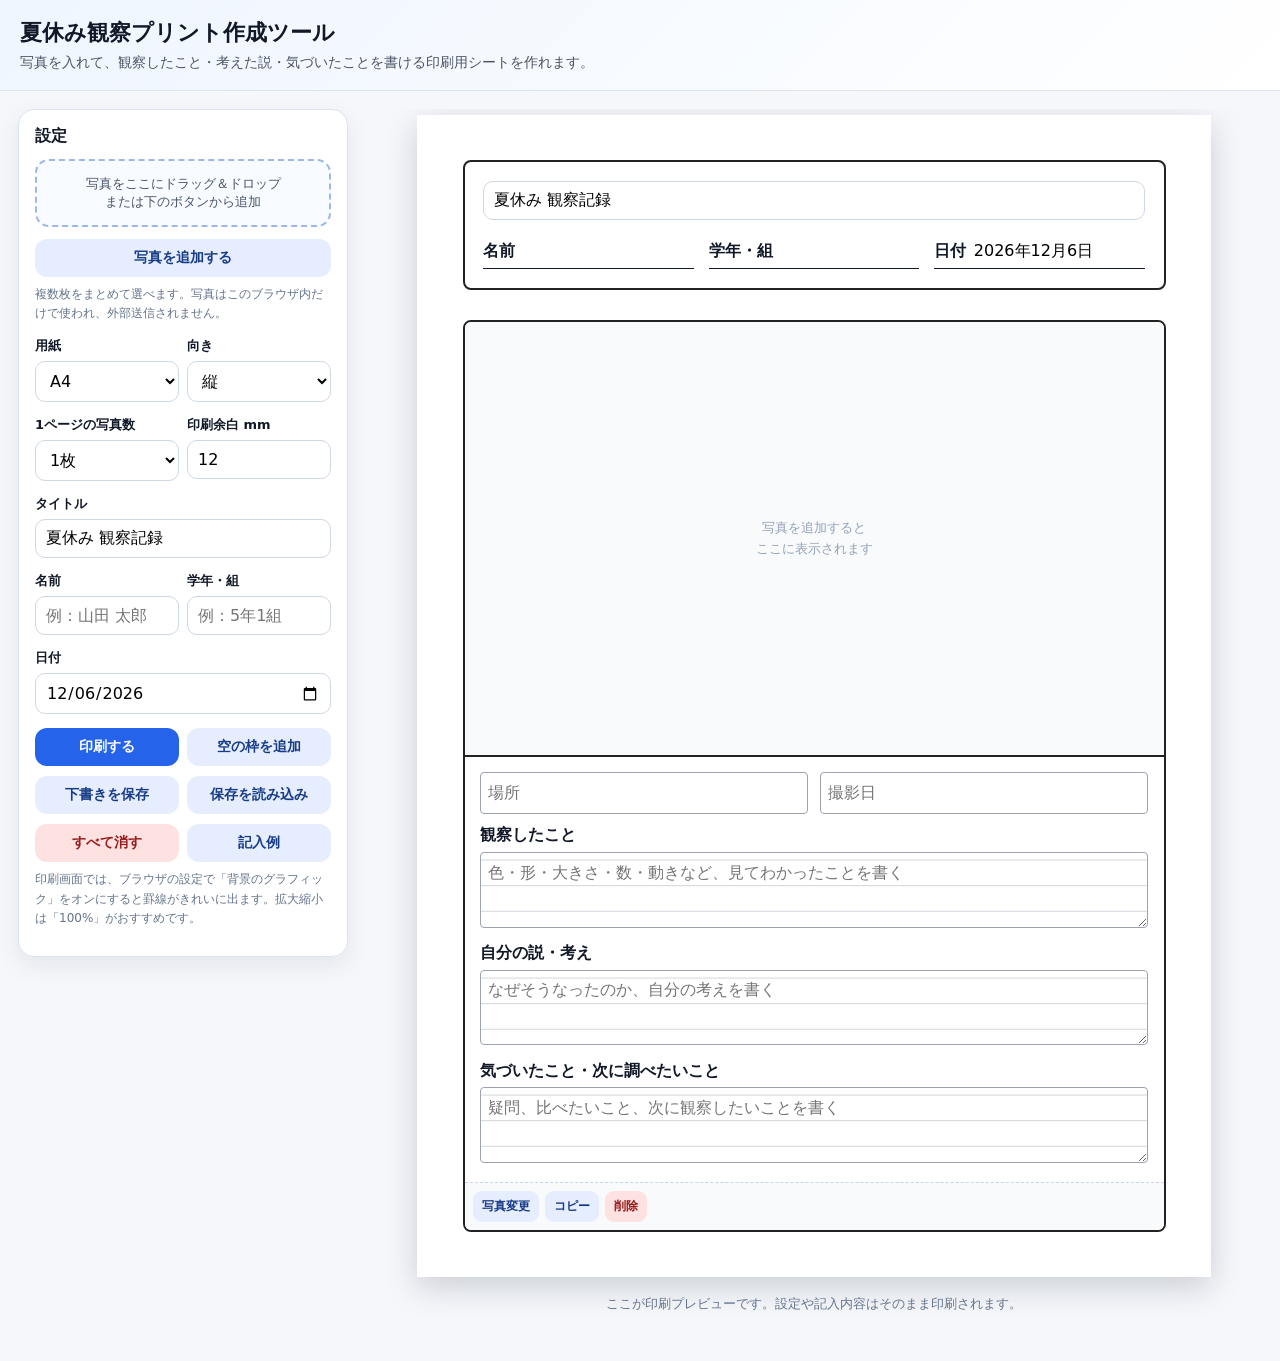
==== index.html @ ec096dfd "Update via MyPages Hub Deployer" ====
<!doctype html>
<html lang="ja">
<head>
  <meta charset="utf-8" />
  <meta name="viewport" content="width=device-width, initial-scale=1" />
  <title>夏休み観察プリント作成ツール</title>
  <style>
    :root {
      --paper-w: 210mm;
      --paper-h: 297mm;
      --paper-padding: 12mm;
      --gap: 8mm;
      --border: #222;
      --bg: #f5f7fb;
      --card: #ffffff;
      --accent: #2563eb;
      --photo-height: 82mm;
      --font-size: 12pt;
    }
    * { box-sizing: border-box; }
    body {
      margin: 0;
      font-family: system-ui, -apple-system, BlinkMacSystemFont, "Segoe UI", sans-serif;
      background: var(--bg);
      color: #111827;
    }
    header {
      padding: 18px 20px;
      background: linear-gradient(135deg, #eff6ff, #ffffff);
      border-bottom: 1px solid #dbe4f0;
    }
    header h1 { margin: 0 0 6px; font-size: 22px; }
    header p { margin: 0; color: #4b5563; font-size: 14px; }
    .app {
      display: grid;
      grid-template-columns: 330px 1fr;
      gap: 18px;
      padding: 18px;
      align-items: start;
    }
    .panel {
      background: var(--card);
      border: 1px solid #dbe4f0;
      border-radius: 16px;
      padding: 16px;
      box-shadow: 0 8px 24px rgba(15, 23, 42, 0.08);
      position: sticky;
      top: 12px;
    }
    .panel h2 { font-size: 16px; margin: 0 0 12px; }
    .control { margin-bottom: 14px; }
    label { display: block; font-weight: 700; font-size: 13px; margin-bottom: 6px; }
    input[type="text"], input[type="date"], select, textarea, input[type="number"] {
      width: 100%; border: 1px solid #cfd8e3; border-radius: 10px;
      padding: 9px 10px; font: inherit; background: #fff;
    }
    textarea { min-height: 72px; resize: vertical; line-height: 1.6; }
    .row { display: grid; grid-template-columns: 1fr 1fr; gap: 8px; }
    .button-row { display: grid; grid-template-columns: 1fr 1fr; gap: 8px; margin-top: 10px; }
    button, .file-label {
      border: 0; border-radius: 12px; padding: 10px 12px; font-weight: 700;
      cursor: pointer; background: #e5edff; color: #173b86; text-align: center; font-size: 14px;
    }
    button.primary { background: var(--accent); color: white; }
    button.danger { background: #fee2e2; color: #991b1b; }
    button:hover, .file-label:hover { filter: brightness(0.97); }
    input[type="file"] { display: none; }
    .hint { color: #64748b; font-size: 12px; line-height: 1.6; margin-top: 8px; }
    .preview-wrap { overflow: auto; padding: 6px 0 30px; }
    .paper {
      width: var(--paper-w); min-height: var(--paper-h); margin: 0 auto 18px;
      background: white; box-shadow: 0 10px 30px rgba(15, 23, 42, 0.18);
      padding: var(--paper-padding); display: flex; flex-direction: column; gap: 8mm;
    }
    .sheet-header { border: 2px solid var(--border); border-radius: 8px; padding: 5mm; }
    .title-line { display: flex; gap: 5mm; align-items: center; margin-bottom: 4mm; }
    .main-title {
      flex: 1; font-size: 20pt; font-weight: 800; border: 0;
      border-bottom: 2px solid #111827; border-radius: 0; padding: 0 2mm 1mm;
    }
    .meta-grid { display: grid; grid-template-columns: 1fr 1fr 1fr; gap: 4mm; font-size: var(--font-size); }
    .meta-field { display: flex; align-items: center; gap: 2mm; border-bottom: 1.5px solid #111827; min-height: 9mm; }
    .meta-field span { white-space: nowrap; font-weight: 700; }
    .meta-field input { border: 0; padding: 0; border-radius: 0; font-size: var(--font-size); }
    .cards { display: grid; gap: var(--gap); }
    .layout-1 .cards { grid-template-columns: 1fr; }
    .layout-2 .cards { grid-template-columns: 1fr 1fr; }
    .layout-4 .cards { grid-template-columns: 1fr 1fr; }
    .photo-card { border: 2px solid var(--border); border-radius: 8px; overflow: hidden; break-inside: avoid; background: white; }
    .photo-box {
      height: var(--photo-height); border-bottom: 2px solid var(--border); background: #f8fafc;
      display: flex; align-items: center; justify-content: center; overflow: hidden; position: relative;
    }
    .photo-box img { width: 100%; height: 100%; object-fit: contain; background: white; display: block; }
    .empty-photo { color: #94a3b8; text-align: center; font-size: 13px; padding: 12px; line-height: 1.6; }
    .card-body { padding: 4mm; font-size: var(--font-size); }
    .mini-row { display: grid; grid-template-columns: 1fr 1fr; gap: 3mm; margin-bottom: 3mm; }
    .write-field { margin-top: 3mm; }
    .write-field .label-text { font-weight: 800; margin-bottom: 1.5mm; display: block; }
    .write-field input, .write-field textarea, .mini-row input {
      width: 100%; border: 1px solid #9ca3af; border-radius: 4px; padding: 2mm;
      font-size: var(--font-size); font-family: inherit; line-height: 1.55;
    }
    .write-field textarea {
      min-height: 20mm;
      background-image: linear-gradient(transparent calc(1.6em - 1px), #d1d5db 1px);
      background-size: 100% 1.6em; background-position-y: 2mm;
    }
    .card-tools { display: flex; gap: 6px; padding: 8px; background: #f8fafc; border-top: 1px dashed #cbd5e1; }
    .card-tools button { padding: 7px 9px; border-radius: 9px; font-size: 12px; }
    .no-print-note { text-align: center; color: #64748b; font-size: 13px; margin: 8px 0 0; }
    .drop-zone {
      border: 2px dashed #9db7e8; border-radius: 14px; padding: 14px; background: #f8fbff;
      text-align: center; color: #475569; font-size: 13px; margin-bottom: 12px;
    }
    .drop-zone.dragover { background: #eaf2ff; border-color: #2563eb; }
    @media screen and (max-width: 900px) {
      .app { grid-template-columns: 1fr; }
      .panel { position: static; }
    }
    @media print {
      body { background: white; }
      header, .panel, .no-print-note, .card-tools { display: none !important; }
      .app { display: block; padding: 0; }
      .preview-wrap { overflow: visible; padding: 0; }
      .paper { width: auto !important; min-height: auto !important; margin: 0; box-shadow: none; padding: 0; page-break-after: always; }
      .paper:last-child { page-break-after: auto; }
      input, textarea { color: #111 !important; -webkit-print-color-adjust: exact; print-color-adjust: exact; }
      textarea { resize: none; }
    }
  </style>
  <style id="printPageStyle">@page { size: A4 portrait; margin: 12mm; }</style>
</head>
<body>
  <header>
    <h1>夏休み観察プリント作成ツール</h1>
    <p>写真を入れて、観察したこと・考えた説・気づいたことを書ける印刷用シートを作れます。</p>
  </header>

  <main class="app">
    <aside class="panel">
      <h2>設定</h2>
      <div class="drop-zone" id="dropZone">写真をここにドラッグ＆ドロップ<br />または下のボタンから追加</div>

      <div class="control">
        <label class="file-label" for="photoInput">写真を追加する</label>
        <input id="photoInput" type="file" accept="image/*" multiple />
        <p class="hint">複数枚をまとめて選べます。写真はこのブラウザ内だけで使われ、外部送信されません。</p>
      </div>

      <div class="row">
        <div class="control">
          <label for="paperSize">用紙</label>
          <select id="paperSize"><option value="A4">A4</option><option value="B5">B5</option></select>
        </div>
        <div class="control">
          <label for="orientation">向き</label>
          <select id="orientation"><option value="portrait">縦</option><option value="landscape">横</option></select>
        </div>
      </div>

      <div class="row">
        <div class="control">
          <label for="layout">1ページの写真数</label>
          <select id="layout"><option value="1">1枚</option><option value="2">2枚</option><option value="4">4枚</option></select>
        </div>
        <div class="control">
          <label for="marginMm">印刷余白 mm</label>
          <input id="marginMm" type="number" value="12" min="5" max="25" />
        </div>
      </div>

      <div class="control"><label for="sheetTitle">タイトル</label><input id="sheetTitle" type="text" value="夏休み 観察記録" /></div>
      <div class="row">
        <div class="control"><label for="studentName">名前</label><input id="studentName" type="text" placeholder="例：山田 太郎" /></div>
        <div class="control"><label for="gradeClass">学年・組</label><input id="gradeClass" type="text" placeholder="例：5年1組" /></div>
      </div>
      <div class="control"><label for="printDate">日付</label><input id="printDate" type="date" /></div>

      <div class="button-row"><button class="primary" id="printBtn">印刷する</button><button id="addBlankBtn">空の枠を追加</button></div>
      <div class="button-row"><button id="saveBtn">下書きを保存</button><button id="loadBtn">保存を読み込み</button></div>
      <div class="button-row"><button class="danger" id="clearBtn">すべて消す</button><button id="sampleBtn">記入例</button></div>

      <p class="hint">印刷画面では、ブラウザの設定で「背景のグラフィック」をオンにすると罫線がきれいに出ます。拡大縮小は「100%」がおすすめです。</p>
    </aside>

    <section class="preview-wrap">
      <div id="pages"></div>
      <p class="no-print-note">ここが印刷プレビューです。設定や記入内容はそのまま印刷されます。</p>
    </section>
  </main>

  <template id="cardTemplate">
    <article class="photo-card">
      <div class="photo-box"><div class="empty-photo">写真を追加すると<br />ここに表示されます</div></div>
      <div class="card-body">
        <div class="mini-row"><input class="place" type="text" placeholder="場所" /><input class="date" type="text" placeholder="撮影日" /></div>
        <div class="write-field"><span class="label-text">観察したこと</span><textarea class="observation" placeholder="色・形・大きさ・数・動きなど、見てわかったことを書く"></textarea></div>
        <div class="write-field"><span class="label-text">自分の説・考え</span><textarea class="hypothesis" placeholder="なぜそうなったのか、自分の考えを書く"></textarea></div>
        <div class="write-field"><span class="label-text">気づいたこと・次に調べたいこと</span><textarea class="memo" placeholder="疑問、比べたいこと、次に観察したいことを書く"></textarea></div>
      </div>
      <div class="card-tools"><button class="change-photo">写真変更</button><button class="duplicate-card">コピー</button><button class="delete-card danger">削除</button></div>
    </article>
  </template>

  <script>
    const state = { cards: [] };
    const els = {
      pages: document.getElementById('pages'), template: document.getElementById('cardTemplate'), photoInput: document.getElementById('photoInput'),
      dropZone: document.getElementById('dropZone'), paperSize: document.getElementById('paperSize'), orientation: document.getElementById('orientation'),
      layout: document.getElementById('layout'), marginMm: document.getElementById('marginMm'), sheetTitle: document.getElementById('sheetTitle'),
      studentName: document.getElementById('studentName'), gradeClass: document.getElementById('gradeClass'), printDate: document.getElementById('printDate'),
      printBtn: document.getElementById('printBtn'), addBlankBtn: document.getElementById('addBlankBtn'), saveBtn: document.getElementById('saveBtn'),
      loadBtn: document.getElementById('loadBtn'), clearBtn: document.getElementById('clearBtn'), sampleBtn: document.getElementById('sampleBtn'),
      printPageStyle: document.getElementById('printPageStyle')
    };
    const paperMap = { A4: { w: 210, h: 297 }, B5: { w: 182, h: 257 } };

    function todayISO() {
      const d = new Date();
      return `${d.getFullYear()}-${String(d.getMonth() + 1).padStart(2, '0')}-${String(d.getDate()).padStart(2, '0')}`;
    }
    function makeId() { return crypto.randomUUID ? crypto.randomUUID() : String(Date.now() + Math.random()); }
    function getSettings() {
      return {
        paperSize: els.paperSize.value, orientation: els.orientation.value, layout: Number(els.layout.value),
        margin: Math.max(5, Math.min(25, Number(els.marginMm.value || 12))), title: els.sheetTitle.value,
        name: els.studentName.value, gradeClass: els.gradeClass.value, printDate: els.printDate.value
      };
    }
    function applyPaperSettings() {
      const s = getSettings();
      const base = paperMap[s.paperSize];
      const isLandscape = s.orientation === 'landscape';
      const w = isLandscape ? base.h : base.w;
      const h = isLandscape ? base.w : base.h;
      document.documentElement.style.setProperty('--paper-w', `${w}mm`);
      document.documentElement.style.setProperty('--paper-h', `${h}mm`);
      document.documentElement.style.setProperty('--paper-padding', `${s.margin}mm`);
      document.documentElement.style.setProperty('--gap', s.layout === 1 ? '8mm' : '5mm');
      let photoHeight = '82mm';
      if (s.layout === 1) photoHeight = isLandscape ? '90mm' : '115mm';
      if (s.layout === 2) photoHeight = isLandscape ? '62mm' : '74mm';
      if (s.layout === 4) photoHeight = isLandscape ? '44mm' : '48mm';
      document.documentElement.style.setProperty('--photo-height', photoHeight);
      els.printPageStyle.textContent = `@page { size: ${s.paperSize} ${s.orientation}; margin: ${s.margin}mm; }`;
    }
    function escapeHtml(str) {
      return String(str || '').replaceAll('&', '&amp;').replaceAll('<', '&lt;').replaceAll('>', '&gt;').replaceAll('"', '&quot;').replaceAll("'", '&#039;');
    }
    function formatDateJP(value) {
      if (!value) return '';
      const [y, m, d] = value.split('-');
      return `${y}年${Number(m)}月${Number(d)}日`;
    }
    function createPaper(pageCards) {
      const s = getSettings();
      const paper = document.createElement('section');
      paper.className = `paper layout-${s.layout}`;
      const header = document.createElement('div');
      header.className = 'sheet-header';
      header.innerHTML = `
        <div class="title-line"><input class="main-title sync-title" type="text" value="${escapeHtml(s.title)}" aria-label="タイトル" /></div>
        <div class="meta-grid">
          <div class="meta-field"><span>名前</span><input class="sync-name" type="text" value="${escapeHtml(s.name)}" /></div>
          <div class="meta-field"><span>学年・組</span><input class="sync-grade" type="text" value="${escapeHtml(s.gradeClass)}" /></div>
          <div class="meta-field"><span>日付</span><input class="sync-date" type="text" value="${formatDateJP(s.printDate)}" /></div>
        </div>`;
      const cardsWrap = document.createElement('div');
      cardsWrap.className = 'cards';
      pageCards.forEach(card => cardsWrap.appendChild(renderCard(card)));
      paper.appendChild(header);
      paper.appendChild(cardsWrap);
      return paper;
    }
    function renderCard(card) {
      const node = els.template.content.firstElementChild.cloneNode(true);
      node.dataset.id = card.id;
      const photoBox = node.querySelector('.photo-box');
      if (card.imageData) photoBox.innerHTML = `<img src="${card.imageData}" alt="観察写真" />`;
      node.querySelector('.place').value = card.place || '';
      node.querySelector('.date').value = card.date || '';
      node.querySelector('.observation').value = card.observation || '';
      node.querySelector('.hypothesis').value = card.hypothesis || '';
      node.querySelector('.memo').value = card.memo || '';
      return node;
    }
    function captureCurrentInputs() {
      document.querySelectorAll('.photo-card').forEach(cardEl => {
        const card = state.cards.find(c => c.id === cardEl.dataset.id);
        if (!card) return;
        card.place = cardEl.querySelector('.place').value;
        card.date = cardEl.querySelector('.date').value;
        card.observation = cardEl.querySelector('.observation').value;
        card.hypothesis = cardEl.querySelector('.hypothesis').value;
        card.memo = cardEl.querySelector('.memo').value;
      });
    }
    function render() {
      applyPaperSettings();
      captureCurrentInputs();
      els.pages.innerHTML = '';
      if (state.cards.length === 0) addBlankCard(false);
      const perPage = Number(els.layout.value);
      for (let i = 0; i < state.cards.length; i += perPage) {
        els.pages.appendChild(createPaper(state.cards.slice(i, i + perPage)));
      }
      bindCardEvents();
      bindSyncHeaderEvents();
    }
    function bindCardEvents() {
      document.querySelectorAll('.photo-card').forEach(cardEl => {
        const id = cardEl.dataset.id;
        cardEl.querySelectorAll('input, textarea').forEach(input => {
          input.addEventListener('input', () => {
            const card = state.cards.find(c => c.id === id);
            if (!card) return;
            card.place = cardEl.querySelector('.place').value;
            card.date = cardEl.querySelector('.date').value;
            card.observation = cardEl.querySelector('.observation').value;
            card.hypothesis = cardEl.querySelector('.hypothesis').value;
            card.memo = cardEl.querySelector('.memo').value;
          });
        });
        cardEl.querySelector('.delete-card').addEventListener('click', () => {
          captureCurrentInputs();
          state.cards = state.cards.filter(c => c.id !== id);
          render();
        });
        cardEl.querySelector('.duplicate-card').addEventListener('click', () => {
          captureCurrentInputs();
          const card = state.cards.find(c => c.id === id);
          if (!card) return;
          const copy = { ...card, id: makeId() };
          const index = state.cards.findIndex(c => c.id === id);
          state.cards.splice(index + 1, 0, copy);
          render();
        });
        cardEl.querySelector('.change-photo').addEventListener('click', () => {
          const input = document.createElement('input');
          input.type = 'file';
          input.accept = 'image/*';
          input.addEventListener('change', async () => {
            const file = input.files && input.files[0];
            if (!file) return;
            const imageData = await fileToDataURL(file);
            const card = state.cards.find(c => c.id === id);
            if (card) card.imageData = imageData;
            render();
          });
          input.click();
        });
      });
    }
    function bindSyncHeaderEvents() {
      document.querySelectorAll('.sync-title').forEach(input => {
        input.addEventListener('input', () => {
          els.sheetTitle.value = input.value;
          document.querySelectorAll('.sync-title').forEach(other => { if (other !== input) other.value = input.value; });
        });
      });
      document.querySelectorAll('.sync-name').forEach(input => {
        input.addEventListener('input', () => {
          els.studentName.value = input.value;
          document.querySelectorAll('.sync-name').forEach(other => { if (other !== input) other.value = input.value; });
        });
      });
      document.querySelectorAll('.sync-grade').forEach(input => {
        input.addEventListener('input', () => {
          els.gradeClass.value = input.value;
          document.querySelectorAll('.sync-grade').forEach(other => { if (other !== input) other.value = input.value; });
        });
      });
      document.querySelectorAll('.sync-date').forEach(input => {
        input.addEventListener('input', () => {
          document.querySelectorAll('.sync-date').forEach(other => { if (other !== input) other.value = input.value; });
        });
      });
    }
    function addBlankCard(shouldRender = true) {
      state.cards.push({ id: makeId(), imageData: '', place: '', date: '', observation: '', hypothesis: '', memo: '' });
      if (shouldRender) render();
    }
    async function addFiles(files) {
      captureCurrentInputs();
      const imageFiles = Array.from(files).filter(file => file.type.startsWith('image/'));
      for (const file of imageFiles) {
        const imageData = await fileToDataURL(file);
        state.cards.push({ id: makeId(), imageData, place: '', date: '', observation: '', hypothesis: '', memo: '' });
      }
      render();
    }
    function fileToDataURL(file) {
      return new Promise((resolve, reject) => {
        const reader = new FileReader();
        reader.onload = () => resolve(reader.result);
        reader.onerror = reject;
        reader.readAsDataURL(file);
      });
    }
    function saveDraft() {
      captureCurrentInputs();
      localStorage.setItem('summerObservationPrintTool', JSON.stringify({ settings: getSettings(), cards: state.cards }));
      alert('下書きを保存しました。');
    }
    function loadDraft() {
      const raw = localStorage.getItem('summerObservationPrintTool');
      if (!raw) return alert('保存された下書きがありません。');
      const data = JSON.parse(raw);
      const s = data.settings || {};
      els.paperSize.value = s.paperSize || 'A4';
      els.orientation.value = s.orientation || 'portrait';
      els.layout.value = s.layout || 1;
      els.marginMm.value = s.margin || 12;
      els.sheetTitle.value = s.title || '夏休み 観察記録';
      els.studentName.value = s.name || '';
      els.gradeClass.value = s.gradeClass || '';
      els.printDate.value = s.printDate || todayISO();
      state.cards = Array.isArray(data.cards) ? data.cards : [];
      render();
    }
    function clearAll() {
      if (!confirm('すべての写真と記入内容を消しますか？')) return;
      state.cards = [];
      render();
    }
    function addSample() {
      captureCurrentInputs();
      if (state.cards.length === 1 && !state.cards[0].imageData && !state.cards[0].observation) state.cards = [];
      state.cards.push({
        id: makeId(), imageData: '', place: '庭のプランター', date: '8月3日',
        observation: '葉の色は濃い緑色だった。前よりも葉の数が増えていて、つぼみが2つ見つかった。土は少し乾いていた。',
        hypothesis: '暑い日が続いたので水が足りなくなり、土が乾きやすくなったのだと思う。朝に水をあげると、もっと元気に育つかもしれない。',
        memo: '次は水をあげる時間を変えて、成長のようすを比べたい。'
      });
      render();
    }
    ['paperSize', 'orientation', 'layout', 'marginMm'].forEach(key => {
      els[key].addEventListener('change', render);
      els[key].addEventListener('input', render);
    });
    ['sheetTitle', 'studentName', 'gradeClass', 'printDate'].forEach(key => els[key].addEventListener('input', render));
    els.photoInput.addEventListener('change', event => { addFiles(event.target.files); event.target.value = ''; });
    els.addBlankBtn.addEventListener('click', () => addBlankCard(true));
    els.printBtn.addEventListener('click', () => { captureCurrentInputs(); window.print(); });
    els.saveBtn.addEventListener('click', saveDraft);
    els.loadBtn.addEventListener('click', loadDraft);
    els.clearBtn.addEventListener('click', clearAll);
    els.sampleBtn.addEventListener('click', addSample);
    els.dropZone.addEventListener('dragover', event => { event.preventDefault(); els.dropZone.classList.add('dragover'); });
    els.dropZone.addEventListener('dragleave', () => els.dropZone.classList.remove('dragover'));
    els.dropZone.addEventListener('drop', event => { event.preventDefault(); els.dropZone.classList.remove('dragover'); addFiles(event.dataTransfer.files); });
    els.printDate.value = todayISO();
    addBlankCard(false);
    render();
  </script>
</body>
</html>
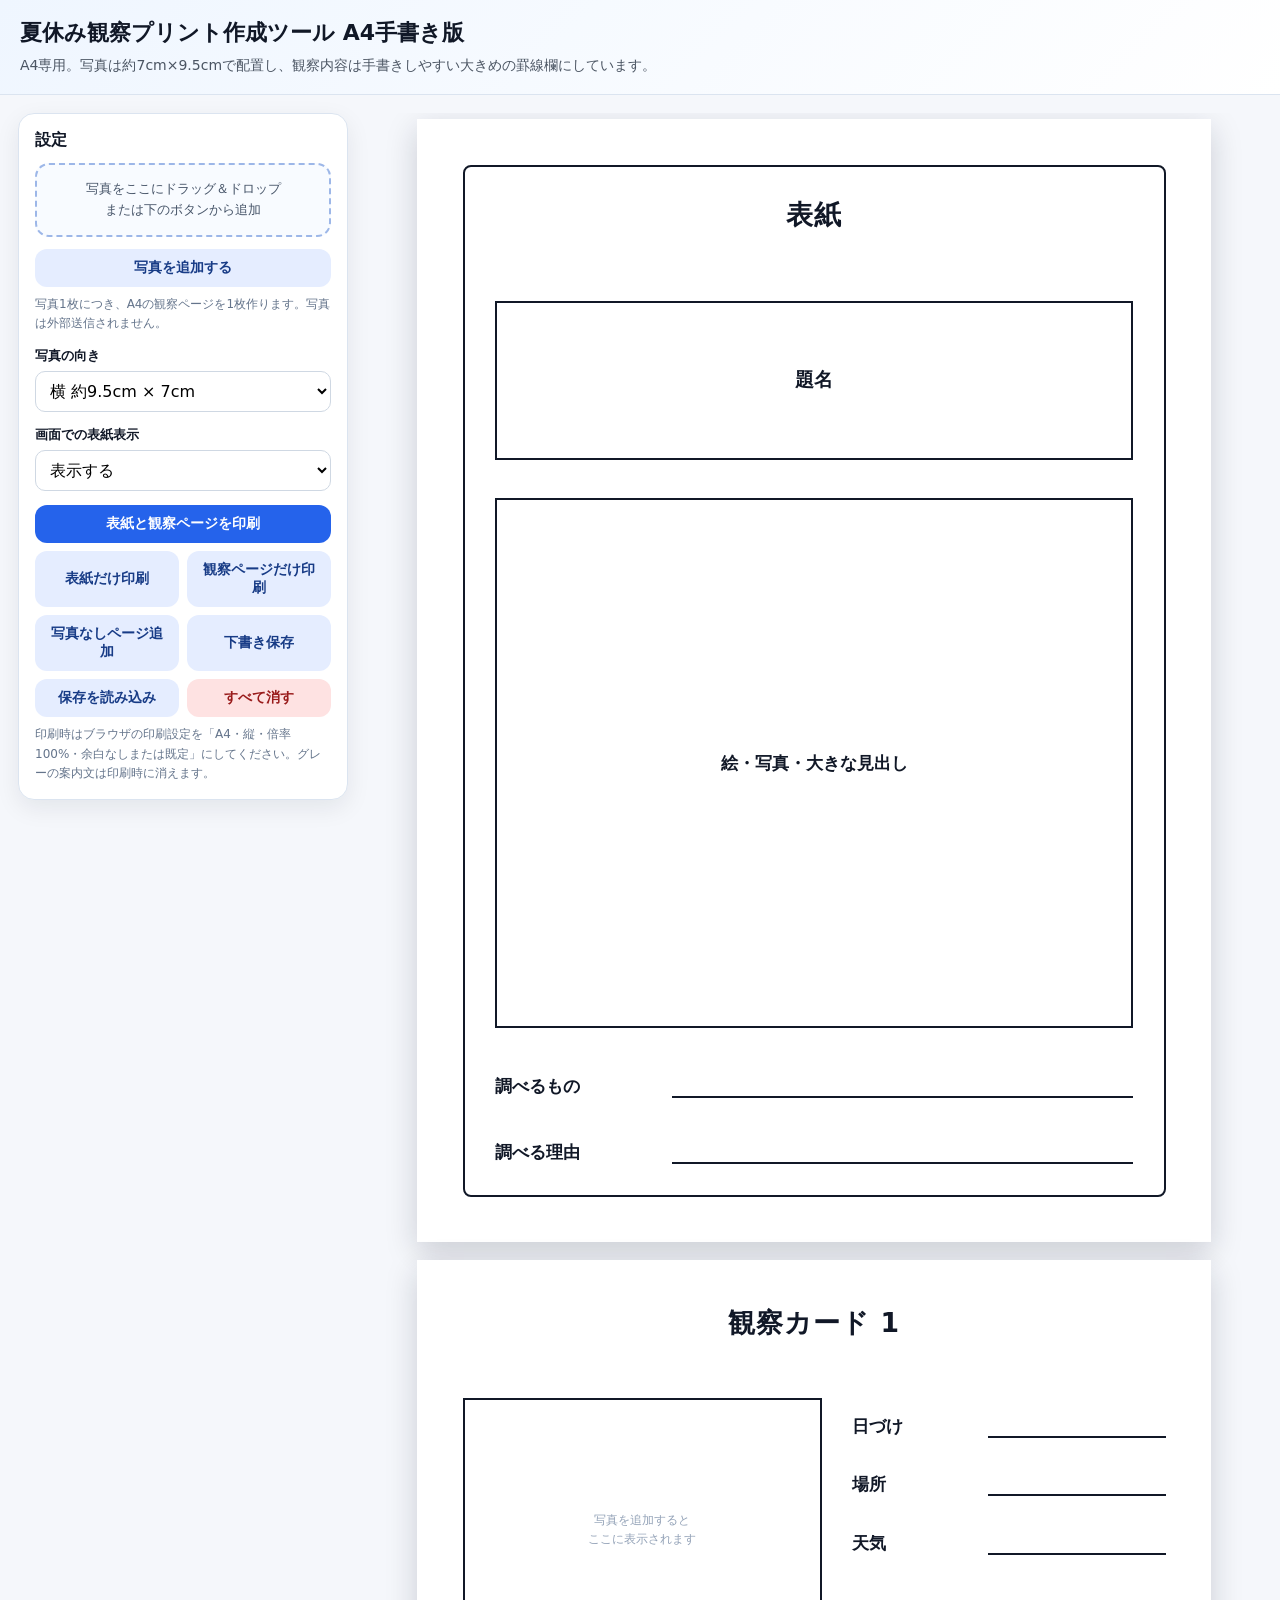
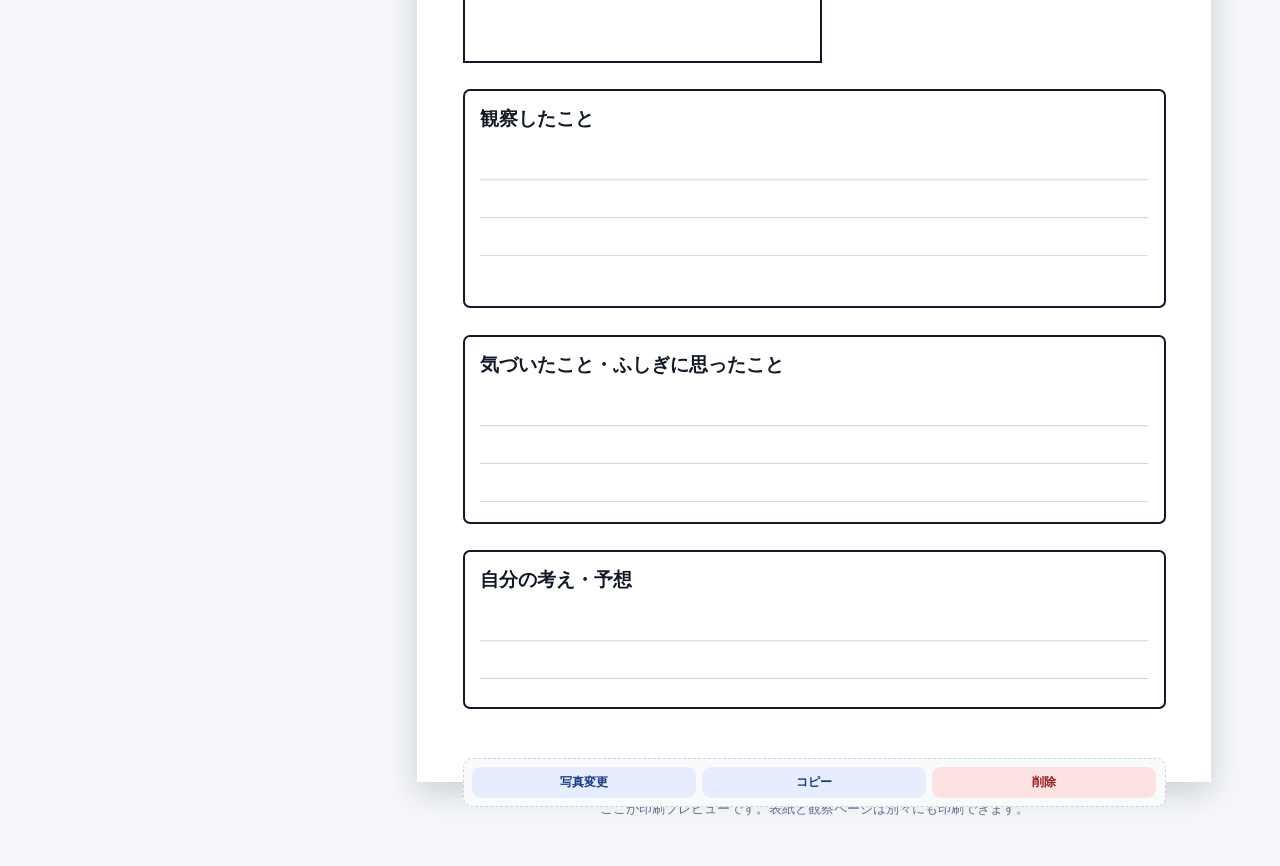
==== commit 911d2ae1: "Update via MyPages Hub Deployer" ====
--- a/index.html
+++ b/index.html
@@ -3,34 +3,50 @@
 <head>
   <meta charset="utf-8" />
   <meta name="viewport" content="width=device-width, initial-scale=1" />
-  <title>夏休み観察プリント作成ツール</title>
+  <title>夏休み観察プリント作成ツール A4手書き版</title>
   <style>
     :root {
+      --bg: #f5f7fb;
+      --card: #ffffff;
+      --text: #111827;
+      --muted: #64748b;
+      --line: #111827;
+      --light-line: #cbd5e1;
+      --accent: #2563eb;
       --paper-w: 210mm;
       --paper-h: 297mm;
       --paper-padding: 12mm;
-      --gap: 8mm;
-      --border: #222;
-      --bg: #f5f7fb;
-      --card: #ffffff;
-      --accent: #2563eb;
-      --photo-height: 82mm;
-      --font-size: 12pt;
-    }
+      --photo-w: 95mm;
+      --photo-h: 70mm;
+    }
+
     * { box-sizing: border-box; }
+
     body {
       margin: 0;
       font-family: system-ui, -apple-system, BlinkMacSystemFont, "Segoe UI", sans-serif;
       background: var(--bg);
-      color: #111827;
-    }
+      color: var(--text);
+    }
+
     header {
       padding: 18px 20px;
       background: linear-gradient(135deg, #eff6ff, #ffffff);
       border-bottom: 1px solid #dbe4f0;
     }
-    header h1 { margin: 0 0 6px; font-size: 22px; }
-    header p { margin: 0; color: #4b5563; font-size: 14px; }
+
+    header h1 {
+      margin: 0 0 6px;
+      font-size: 22px;
+    }
+
+    header p {
+      margin: 0;
+      color: #4b5563;
+      font-size: 14px;
+      line-height: 1.6;
+    }
+
     .app {
       display: grid;
       grid-template-columns: 330px 1fr;
@@ -38,6 +54,7 @@
       padding: 18px;
       align-items: start;
     }
+
     .panel {
       background: var(--card);
       border: 1px solid #dbe4f0;
@@ -47,296 +64,533 @@
       position: sticky;
       top: 12px;
     }
-    .panel h2 { font-size: 16px; margin: 0 0 12px; }
+
+    .panel h2 {
+      font-size: 16px;
+      margin: 0 0 12px;
+    }
+
     .control { margin-bottom: 14px; }
-    label { display: block; font-weight: 700; font-size: 13px; margin-bottom: 6px; }
-    input[type="text"], input[type="date"], select, textarea, input[type="number"] {
-      width: 100%; border: 1px solid #cfd8e3; border-radius: 10px;
-      padding: 9px 10px; font: inherit; background: #fff;
-    }
-    textarea { min-height: 72px; resize: vertical; line-height: 1.6; }
-    .row { display: grid; grid-template-columns: 1fr 1fr; gap: 8px; }
-    .button-row { display: grid; grid-template-columns: 1fr 1fr; gap: 8px; margin-top: 10px; }
+
+    label {
+      display: block;
+      font-weight: 700;
+      font-size: 13px;
+      margin-bottom: 6px;
+    }
+
+    input[type="text"], select, textarea {
+      width: 100%;
+      border: 1px solid #cfd8e3;
+      border-radius: 10px;
+      padding: 9px 10px;
+      font: inherit;
+      background: #fff;
+    }
+
+    textarea {
+      min-height: 84px;
+      resize: vertical;
+      line-height: 1.6;
+    }
+
     button, .file-label {
-      border: 0; border-radius: 12px; padding: 10px 12px; font-weight: 700;
-      cursor: pointer; background: #e5edff; color: #173b86; text-align: center; font-size: 14px;
-    }
-    button.primary { background: var(--accent); color: white; }
-    button.danger { background: #fee2e2; color: #991b1b; }
+      border: 0;
+      border-radius: 12px;
+      padding: 10px 12px;
+      font-weight: 700;
+      cursor: pointer;
+      background: #e5edff;
+      color: #173b86;
+      text-align: center;
+      font-size: 14px;
+      display: block;
+      width: 100%;
+    }
+
+    button.primary {
+      background: var(--accent);
+      color: #fff;
+    }
+
+    button.danger {
+      background: #fee2e2;
+      color: #991b1b;
+    }
+
     button:hover, .file-label:hover { filter: brightness(0.97); }
+
     input[type="file"] { display: none; }
-    .hint { color: #64748b; font-size: 12px; line-height: 1.6; margin-top: 8px; }
-    .preview-wrap { overflow: auto; padding: 6px 0 30px; }
+
+    .button-grid {
+      display: grid;
+      grid-template-columns: 1fr 1fr;
+      gap: 8px;
+      margin-bottom: 8px;
+    }
+
+    .button-grid.one { grid-template-columns: 1fr; }
+
+    .hint {
+      color: var(--muted);
+      font-size: 12px;
+      line-height: 1.6;
+      margin: 8px 0 0;
+    }
+
+    .drop-zone {
+      border: 2px dashed #9db7e8;
+      border-radius: 14px;
+      padding: 14px;
+      background: #f8fbff;
+      text-align: center;
+      color: #475569;
+      font-size: 13px;
+      margin-bottom: 12px;
+      line-height: 1.6;
+    }
+
+    .drop-zone.dragover {
+      background: #eaf2ff;
+      border-color: var(--accent);
+    }
+
+    .preview-wrap {
+      overflow: auto;
+      padding: 6px 0 30px;
+    }
+
     .paper {
-      width: var(--paper-w); min-height: var(--paper-h); margin: 0 auto 18px;
-      background: white; box-shadow: 0 10px 30px rgba(15, 23, 42, 0.18);
-      padding: var(--paper-padding); display: flex; flex-direction: column; gap: 8mm;
-    }
-    .sheet-header { border: 2px solid var(--border); border-radius: 8px; padding: 5mm; }
-    .title-line { display: flex; gap: 5mm; align-items: center; margin-bottom: 4mm; }
-    .main-title {
-      flex: 1; font-size: 20pt; font-weight: 800; border: 0;
-      border-bottom: 2px solid #111827; border-radius: 0; padding: 0 2mm 1mm;
-    }
-    .meta-grid { display: grid; grid-template-columns: 1fr 1fr 1fr; gap: 4mm; font-size: var(--font-size); }
-    .meta-field { display: flex; align-items: center; gap: 2mm; border-bottom: 1.5px solid #111827; min-height: 9mm; }
-    .meta-field span { white-space: nowrap; font-weight: 700; }
-    .meta-field input { border: 0; padding: 0; border-radius: 0; font-size: var(--font-size); }
-    .cards { display: grid; gap: var(--gap); }
-    .layout-1 .cards { grid-template-columns: 1fr; }
-    .layout-2 .cards { grid-template-columns: 1fr 1fr; }
-    .layout-4 .cards { grid-template-columns: 1fr 1fr; }
-    .photo-card { border: 2px solid var(--border); border-radius: 8px; overflow: hidden; break-inside: avoid; background: white; }
+      width: var(--paper-w);
+      height: var(--paper-h);
+      margin: 0 auto 18px;
+      background: #fff;
+      box-shadow: 0 10px 30px rgba(15, 23, 42, 0.18);
+      padding: var(--paper-padding);
+      break-after: page;
+      position: relative;
+    }
+
+    .page-title {
+      text-align: center;
+      font-size: 20pt;
+      font-weight: 800;
+      letter-spacing: 0.04em;
+      margin: 0 0 8mm;
+    }
+
+    .cover-frame {
+      border: 2px solid var(--line);
+      border-radius: 8px;
+      padding: 8mm;
+      height: 100%;
+      display: flex;
+      flex-direction: column;
+      gap: 10mm;
+    }
+
+    .cover-title-box {
+      border: 2px solid var(--line);
+      height: 42mm;
+      display: flex;
+      align-items: center;
+      justify-content: center;
+      font-size: 14pt;
+      font-weight: 700;
+    }
+
+    .cover-big-box {
+      border: 2px solid var(--line);
+      flex: 1;
+      min-height: 120mm;
+      display: flex;
+      align-items: center;
+      justify-content: center;
+      font-size: 13pt;
+      font-weight: 700;
+    }
+
+    .cover-lines {
+      display: grid;
+      gap: 9mm;
+      font-size: 13pt;
+      font-weight: 700;
+    }
+
+    .line-row {
+      display: grid;
+      grid-template-columns: 42mm 1fr;
+      gap: 5mm;
+      align-items: end;
+    }
+
+    .line-row::after {
+      content: "";
+      border-bottom: 2px solid var(--line);
+      height: 8mm;
+      display: block;
+    }
+
+    .observation-page {
+      display: flex;
+      flex-direction: column;
+      gap: 7mm;
+    }
+
+    .top-area {
+      display: grid;
+      grid-template-columns: var(--photo-w) 1fr;
+      gap: 8mm;
+      align-items: start;
+    }
+
     .photo-box {
-      height: var(--photo-height); border-bottom: 2px solid var(--border); background: #f8fafc;
-      display: flex; align-items: center; justify-content: center; overflow: hidden; position: relative;
-    }
-    .photo-box img { width: 100%; height: 100%; object-fit: contain; background: white; display: block; }
-    .empty-photo { color: #94a3b8; text-align: center; font-size: 13px; padding: 12px; line-height: 1.6; }
-    .card-body { padding: 4mm; font-size: var(--font-size); }
-    .mini-row { display: grid; grid-template-columns: 1fr 1fr; gap: 3mm; margin-bottom: 3mm; }
-    .write-field { margin-top: 3mm; }
-    .write-field .label-text { font-weight: 800; margin-bottom: 1.5mm; display: block; }
-    .write-field input, .write-field textarea, .mini-row input {
-      width: 100%; border: 1px solid #9ca3af; border-radius: 4px; padding: 2mm;
-      font-size: var(--font-size); font-family: inherit; line-height: 1.55;
-    }
-    .write-field textarea {
-      min-height: 20mm;
-      background-image: linear-gradient(transparent calc(1.6em - 1px), #d1d5db 1px);
-      background-size: 100% 1.6em; background-position-y: 2mm;
-    }
-    .card-tools { display: flex; gap: 6px; padding: 8px; background: #f8fafc; border-top: 1px dashed #cbd5e1; }
-    .card-tools button { padding: 7px 9px; border-radius: 9px; font-size: 12px; }
-    .no-print-note { text-align: center; color: #64748b; font-size: 13px; margin: 8px 0 0; }
-    .drop-zone {
-      border: 2px dashed #9db7e8; border-radius: 14px; padding: 14px; background: #f8fbff;
-      text-align: center; color: #475569; font-size: 13px; margin-bottom: 12px;
-    }
-    .drop-zone.dragover { background: #eaf2ff; border-color: #2563eb; }
+      width: var(--photo-w);
+      height: var(--photo-h);
+      border: 2px solid var(--line);
+      display: flex;
+      align-items: center;
+      justify-content: center;
+      overflow: hidden;
+      background: #fff;
+    }
+
+    .photo-box img {
+      width: 100%;
+      height: 100%;
+      object-fit: contain;
+      display: block;
+    }
+
+    .empty-photo {
+      color: #94a3b8;
+      text-align: center;
+      font-size: 12px;
+      line-height: 1.6;
+      padding: 8px;
+    }
+
+    .small-writing-box {
+      display: grid;
+      gap: 6mm;
+      padding-top: 1mm;
+    }
+
+    .hand-line {
+      display: grid;
+      grid-template-columns: 32mm 1fr;
+      gap: 4mm;
+      align-items: end;
+      font-size: 13pt;
+      font-weight: 800;
+    }
+
+    .hand-line::after {
+      content: "";
+      border-bottom: 2px solid var(--line);
+      height: 9mm;
+    }
+
+    .writing-section {
+      border: 2px solid var(--line);
+      border-radius: 7px;
+      padding: 4mm;
+      min-height: 42mm;
+      display: flex;
+      flex-direction: column;
+    }
+
+    .writing-section.large { min-height: 58mm; }
+    .writing-section.medium { min-height: 50mm; }
+
+    .section-label {
+      font-size: 14pt;
+      font-weight: 800;
+      margin-bottom: 3mm;
+    }
+
+    .ruled-lines {
+      flex: 1;
+      background-image: repeating-linear-gradient(
+        to bottom,
+        transparent 0,
+        transparent 9.5mm,
+        var(--light-line) 9.7mm,
+        transparent 10mm
+      );
+    }
+
+    .card-tools {
+      display: flex;
+      gap: 6px;
+      padding: 8px;
+      background: #f8fafc;
+      border: 1px dashed #cbd5e1;
+      border-radius: 10px;
+      margin-top: 6mm;
+    }
+
+    .card-tools button {
+      padding: 7px 9px;
+      border-radius: 9px;
+      font-size: 12px;
+      width: auto;
+      flex: 1;
+    }
+
+    .no-print-note {
+      text-align: center;
+      color: var(--muted);
+      font-size: 13px;
+      margin: 8px 0 0;
+    }
+
+    .cover-page.hidden-in-preview {
+      display: none;
+    }
+
     @media screen and (max-width: 900px) {
       .app { grid-template-columns: 1fr; }
       .panel { position: static; }
     }
+
+    @page { size: A4 portrait; margin: 0; }
+
     @media print {
-      body { background: white; }
-      header, .panel, .no-print-note, .card-tools { display: none !important; }
-      .app { display: block; padding: 0; }
-      .preview-wrap { overflow: visible; padding: 0; }
-      .paper { width: auto !important; min-height: auto !important; margin: 0; box-shadow: none; padding: 0; page-break-after: always; }
-      .paper:last-child { page-break-after: auto; }
-      input, textarea { color: #111 !important; -webkit-print-color-adjust: exact; print-color-adjust: exact; }
-      textarea { resize: none; }
+      body { background: #fff; }
+
+      header, .panel, .no-print-note, .card-tools {
+        display: none !important;
+      }
+
+      .app {
+        display: block;
+        padding: 0;
+      }
+
+      .preview-wrap {
+        overflow: visible;
+        padding: 0;
+      }
+
+      .paper {
+        width: 210mm !important;
+        height: 297mm !important;
+        margin: 0;
+        box-shadow: none;
+        page-break-after: always;
+        break-after: page;
+      }
+
+      .paper:last-child {
+        page-break-after: auto;
+        break-after: auto;
+      }
+
+      .empty-photo {
+        visibility: hidden !important;
+      }
+
+      body.print-cover-only .observation-page {
+        display: none !important;
+      }
+
+      body.print-observations-only .cover-page {
+        display: none !important;
+      }
+
+      .cover-page.hidden-in-preview {
+        display: block !important;
+      }
     }
   </style>
-  <style id="printPageStyle">@page { size: A4 portrait; margin: 12mm; }</style>
 </head>
 <body>
   <header>
-    <h1>夏休み観察プリント作成ツール</h1>
-    <p>写真を入れて、観察したこと・考えた説・気づいたことを書ける印刷用シートを作れます。</p>
+    <h1>夏休み観察プリント作成ツール A4手書き版</h1>
+    <p>A4専用。写真は約7cm×9.5cmで配置し、観察内容は手書きしやすい大きめの罫線欄にしています。</p>
   </header>
 
   <main class="app">
     <aside class="panel">
       <h2>設定</h2>
-      <div class="drop-zone" id="dropZone">写真をここにドラッグ＆ドロップ<br />または下のボタンから追加</div>
+
+      <div class="drop-zone" id="dropZone">
+        写真をここにドラッグ＆ドロップ<br>または下のボタンから追加
+      </div>
 
       <div class="control">
         <label class="file-label" for="photoInput">写真を追加する</label>
-        <input id="photoInput" type="file" accept="image/*" multiple />
-        <p class="hint">複数枚をまとめて選べます。写真はこのブラウザ内だけで使われ、外部送信されません。</p>
+        <input id="photoInput" type="file" accept="image/*" multiple>
+        <p class="hint">写真1枚につき、A4の観察ページを1枚作ります。写真は外部送信されません。</p>
       </div>
 
-      <div class="row">
-        <div class="control">
-          <label for="paperSize">用紙</label>
-          <select id="paperSize"><option value="A4">A4</option><option value="B5">B5</option></select>
-        </div>
-        <div class="control">
-          <label for="orientation">向き</label>
-          <select id="orientation"><option value="portrait">縦</option><option value="landscape">横</option></select>
-        </div>
+      <div class="control">
+        <label for="photoOrientation">写真の向き</label>
+        <select id="photoOrientation">
+          <option value="landscape">横 約9.5cm × 7cm</option>
+          <option value="portrait">縦 約7cm × 9.5cm</option>
+        </select>
       </div>
 
-      <div class="row">
-        <div class="control">
-          <label for="layout">1ページの写真数</label>
-          <select id="layout"><option value="1">1枚</option><option value="2">2枚</option><option value="4">4枚</option></select>
-        </div>
-        <div class="control">
-          <label for="marginMm">印刷余白 mm</label>
-          <input id="marginMm" type="number" value="12" min="5" max="25" />
-        </div>
+      <div class="control">
+        <label for="coverPreview">画面での表紙表示</label>
+        <select id="coverPreview">
+          <option value="show">表示する</option>
+          <option value="hide">表示しない</option>
+        </select>
       </div>
 
-      <div class="control"><label for="sheetTitle">タイトル</label><input id="sheetTitle" type="text" value="夏休み 観察記録" /></div>
-      <div class="row">
-        <div class="control"><label for="studentName">名前</label><input id="studentName" type="text" placeholder="例：山田 太郎" /></div>
-        <div class="control"><label for="gradeClass">学年・組</label><input id="gradeClass" type="text" placeholder="例：5年1組" /></div>
+      <div class="button-grid one">
+        <button class="primary" id="printAllBtn">表紙と観察ページを印刷</button>
       </div>
-      <div class="control"><label for="printDate">日付</label><input id="printDate" type="date" /></div>
-
-      <div class="button-row"><button class="primary" id="printBtn">印刷する</button><button id="addBlankBtn">空の枠を追加</button></div>
-      <div class="button-row"><button id="saveBtn">下書きを保存</button><button id="loadBtn">保存を読み込み</button></div>
-      <div class="button-row"><button class="danger" id="clearBtn">すべて消す</button><button id="sampleBtn">記入例</button></div>
-
-      <p class="hint">印刷画面では、ブラウザの設定で「背景のグラフィック」をオンにすると罫線がきれいに出ます。拡大縮小は「100%」がおすすめです。</p>
+      <div class="button-grid">
+        <button id="printCoverBtn">表紙だけ印刷</button>
+        <button id="printPagesBtn">観察ページだけ印刷</button>
+      </div>
+      <div class="button-grid">
+        <button id="addBlankBtn">写真なしページ追加</button>
+        <button id="saveBtn">下書き保存</button>
+      </div>
+      <div class="button-grid">
+        <button id="loadBtn">保存を読み込み</button>
+        <button class="danger" id="clearBtn">すべて消す</button>
+      </div>
+
+      <p class="hint">
+        印刷時はブラウザの印刷設定を「A4・縦・倍率100%・余白なしまたは既定」にしてください。グレーの案内文は印刷時に消えます。
+      </p>
     </aside>
 
     <section class="preview-wrap">
       <div id="pages"></div>
-      <p class="no-print-note">ここが印刷プレビューです。設定や記入内容はそのまま印刷されます。</p>
+      <p class="no-print-note">ここが印刷プレビューです。表紙と観察ページは別々にも印刷できます。</p>
     </section>
   </main>
 
-  <template id="cardTemplate">
-    <article class="photo-card">
-      <div class="photo-box"><div class="empty-photo">写真を追加すると<br />ここに表示されます</div></div>
-      <div class="card-body">
-        <div class="mini-row"><input class="place" type="text" placeholder="場所" /><input class="date" type="text" placeholder="撮影日" /></div>
-        <div class="write-field"><span class="label-text">観察したこと</span><textarea class="observation" placeholder="色・形・大きさ・数・動きなど、見てわかったことを書く"></textarea></div>
-        <div class="write-field"><span class="label-text">自分の説・考え</span><textarea class="hypothesis" placeholder="なぜそうなったのか、自分の考えを書く"></textarea></div>
-        <div class="write-field"><span class="label-text">気づいたこと・次に調べたいこと</span><textarea class="memo" placeholder="疑問、比べたいこと、次に観察したいことを書く"></textarea></div>
-      </div>
-      <div class="card-tools"><button class="change-photo">写真変更</button><button class="duplicate-card">コピー</button><button class="delete-card danger">削除</button></div>
-    </article>
-  </template>
-
   <script>
-    const state = { cards: [] };
+    const state = {
+      pages: []
+    };
+
     const els = {
-      pages: document.getElementById('pages'), template: document.getElementById('cardTemplate'), photoInput: document.getElementById('photoInput'),
-      dropZone: document.getElementById('dropZone'), paperSize: document.getElementById('paperSize'), orientation: document.getElementById('orientation'),
-      layout: document.getElementById('layout'), marginMm: document.getElementById('marginMm'), sheetTitle: document.getElementById('sheetTitle'),
-      studentName: document.getElementById('studentName'), gradeClass: document.getElementById('gradeClass'), printDate: document.getElementById('printDate'),
-      printBtn: document.getElementById('printBtn'), addBlankBtn: document.getElementById('addBlankBtn'), saveBtn: document.getElementById('saveBtn'),
-      loadBtn: document.getElementById('loadBtn'), clearBtn: document.getElementById('clearBtn'), sampleBtn: document.getElementById('sampleBtn'),
-      printPageStyle: document.getElementById('printPageStyle')
+      pages: document.getElementById('pages'),
+      photoInput: document.getElementById('photoInput'),
+      dropZone: document.getElementById('dropZone'),
+      photoOrientation: document.getElementById('photoOrientation'),
+      coverPreview: document.getElementById('coverPreview'),
+      printAllBtn: document.getElementById('printAllBtn'),
+      printCoverBtn: document.getElementById('printCoverBtn'),
+      printPagesBtn: document.getElementById('printPagesBtn'),
+      addBlankBtn: document.getElementById('addBlankBtn'),
+      saveBtn: document.getElementById('saveBtn'),
+      loadBtn: document.getElementById('loadBtn'),
+      clearBtn: document.getElementById('clearBtn')
     };
-    const paperMap = { A4: { w: 210, h: 297 }, B5: { w: 182, h: 257 } };
-
-    function todayISO() {
-      const d = new Date();
-      return `${d.getFullYear()}-${String(d.getMonth() + 1).padStart(2, '0')}-${String(d.getDate()).padStart(2, '0')}`;
-    }
-    function makeId() { return crypto.randomUUID ? crypto.randomUUID() : String(Date.now() + Math.random()); }
-    function getSettings() {
-      return {
-        paperSize: els.paperSize.value, orientation: els.orientation.value, layout: Number(els.layout.value),
-        margin: Math.max(5, Math.min(25, Number(els.marginMm.value || 12))), title: els.sheetTitle.value,
-        name: els.studentName.value, gradeClass: els.gradeClass.value, printDate: els.printDate.value
-      };
-    }
-    function applyPaperSettings() {
-      const s = getSettings();
-      const base = paperMap[s.paperSize];
-      const isLandscape = s.orientation === 'landscape';
-      const w = isLandscape ? base.h : base.w;
-      const h = isLandscape ? base.w : base.h;
-      document.documentElement.style.setProperty('--paper-w', `${w}mm`);
-      document.documentElement.style.setProperty('--paper-h', `${h}mm`);
-      document.documentElement.style.setProperty('--paper-padding', `${s.margin}mm`);
-      document.documentElement.style.setProperty('--gap', s.layout === 1 ? '8mm' : '5mm');
-      let photoHeight = '82mm';
-      if (s.layout === 1) photoHeight = isLandscape ? '90mm' : '115mm';
-      if (s.layout === 2) photoHeight = isLandscape ? '62mm' : '74mm';
-      if (s.layout === 4) photoHeight = isLandscape ? '44mm' : '48mm';
-      document.documentElement.style.setProperty('--photo-height', photoHeight);
-      els.printPageStyle.textContent = `@page { size: ${s.paperSize} ${s.orientation}; margin: ${s.margin}mm; }`;
-    }
-    function escapeHtml(str) {
-      return String(str || '').replaceAll('&', '&amp;').replaceAll('<', '&lt;').replaceAll('>', '&gt;').replaceAll('"', '&quot;').replaceAll("'", '&#039;');
-    }
-    function formatDateJP(value) {
-      if (!value) return '';
-      const [y, m, d] = value.split('-');
-      return `${y}年${Number(m)}月${Number(d)}日`;
-    }
-    function createPaper(pageCards) {
-      const s = getSettings();
+
+    function makeId() {
+      return crypto.randomUUID ? crypto.randomUUID() : String(Date.now() + Math.random());
+    }
+
+    function applyPhotoSize() {
+      const orientation = els.photoOrientation.value;
+      if (orientation === 'portrait') {
+        document.documentElement.style.setProperty('--photo-w', '70mm');
+        document.documentElement.style.setProperty('--photo-h', '95mm');
+      } else {
+        document.documentElement.style.setProperty('--photo-w', '95mm');
+        document.documentElement.style.setProperty('--photo-h', '70mm');
+      }
+    }
+
+    function render() {
+      applyPhotoSize();
+      els.pages.innerHTML = '';
+
+      const cover = createCoverPage();
+      if (els.coverPreview.value === 'hide') {
+        cover.classList.add('hidden-in-preview');
+      }
+      els.pages.appendChild(cover);
+
+      if (state.pages.length === 0) {
+        addBlankPage(false);
+      }
+
+      state.pages.forEach((page, index) => {
+        els.pages.appendChild(createObservationPage(page, index));
+      });
+
+      bindPageTools();
+    }
+
+    function createCoverPage() {
       const paper = document.createElement('section');
-      paper.className = `paper layout-${s.layout}`;
-      const header = document.createElement('div');
-      header.className = 'sheet-header';
-      header.innerHTML = `
-        <div class="title-line"><input class="main-title sync-title" type="text" value="${escapeHtml(s.title)}" aria-label="タイトル" /></div>
-        <div class="meta-grid">
-          <div class="meta-field"><span>名前</span><input class="sync-name" type="text" value="${escapeHtml(s.name)}" /></div>
-          <div class="meta-field"><span>学年・組</span><input class="sync-grade" type="text" value="${escapeHtml(s.gradeClass)}" /></div>
-          <div class="meta-field"><span>日付</span><input class="sync-date" type="text" value="${formatDateJP(s.printDate)}" /></div>
-        </div>`;
-      const cardsWrap = document.createElement('div');
-      cardsWrap.className = 'cards';
-      pageCards.forEach(card => cardsWrap.appendChild(renderCard(card)));
-      paper.appendChild(header);
-      paper.appendChild(cardsWrap);
+      paper.className = 'paper cover-page';
+      paper.innerHTML = `
+        <div class="cover-frame">
+          <h2 class="page-title">表紙</h2>
+          <div class="cover-title-box">題名</div>
+          <div class="cover-big-box">絵・写真・大きな見出し</div>
+          <div class="cover-lines">
+            <div class="line-row">調べるもの</div>
+            <div class="line-row">調べる理由</div>
+          </div>
+        </div>
+      `;
       return paper;
     }
-    function renderCard(card) {
-      const node = els.template.content.firstElementChild.cloneNode(true);
-      node.dataset.id = card.id;
-      const photoBox = node.querySelector('.photo-box');
-      if (card.imageData) photoBox.innerHTML = `<img src="${card.imageData}" alt="観察写真" />`;
-      node.querySelector('.place').value = card.place || '';
-      node.querySelector('.date').value = card.date || '';
-      node.querySelector('.observation').value = card.observation || '';
-      node.querySelector('.hypothesis').value = card.hypothesis || '';
-      node.querySelector('.memo').value = card.memo || '';
-      return node;
-    }
-    function captureCurrentInputs() {
-      document.querySelectorAll('.photo-card').forEach(cardEl => {
-        const card = state.cards.find(c => c.id === cardEl.dataset.id);
-        if (!card) return;
-        card.place = cardEl.querySelector('.place').value;
-        card.date = cardEl.querySelector('.date').value;
-        card.observation = cardEl.querySelector('.observation').value;
-        card.hypothesis = cardEl.querySelector('.hypothesis').value;
-        card.memo = cardEl.querySelector('.memo').value;
-      });
-    }
-    function render() {
-      applyPaperSettings();
-      captureCurrentInputs();
-      els.pages.innerHTML = '';
-      if (state.cards.length === 0) addBlankCard(false);
-      const perPage = Number(els.layout.value);
-      for (let i = 0; i < state.cards.length; i += perPage) {
-        els.pages.appendChild(createPaper(state.cards.slice(i, i + perPage)));
-      }
-      bindCardEvents();
-      bindSyncHeaderEvents();
-    }
-    function bindCardEvents() {
-      document.querySelectorAll('.photo-card').forEach(cardEl => {
-        const id = cardEl.dataset.id;
-        cardEl.querySelectorAll('input, textarea').forEach(input => {
-          input.addEventListener('input', () => {
-            const card = state.cards.find(c => c.id === id);
-            if (!card) return;
-            card.place = cardEl.querySelector('.place').value;
-            card.date = cardEl.querySelector('.date').value;
-            card.observation = cardEl.querySelector('.observation').value;
-            card.hypothesis = cardEl.querySelector('.hypothesis').value;
-            card.memo = cardEl.querySelector('.memo').value;
-          });
-        });
-        cardEl.querySelector('.delete-card').addEventListener('click', () => {
-          captureCurrentInputs();
-          state.cards = state.cards.filter(c => c.id !== id);
-          render();
-        });
-        cardEl.querySelector('.duplicate-card').addEventListener('click', () => {
-          captureCurrentInputs();
-          const card = state.cards.find(c => c.id === id);
-          if (!card) return;
-          const copy = { ...card, id: makeId() };
-          const index = state.cards.findIndex(c => c.id === id);
-          state.cards.splice(index + 1, 0, copy);
-          render();
-        });
-        cardEl.querySelector('.change-photo').addEventListener('click', () => {
+
+    function createObservationPage(page, index) {
+      const paper = document.createElement('section');
+      paper.className = 'paper observation-page';
+      paper.dataset.id = page.id;
+
+      const photoContent = page.imageData
+        ? `<img src="${page.imageData}" alt="観察写真${index + 1}">`
+        : `<div class="empty-photo">写真を追加すると<br>ここに表示されます</div>`;
+
+      paper.innerHTML = `
+        <h2 class="page-title">観察カード ${index + 1}</h2>
+        <div class="top-area">
+          <div class="photo-box">${photoContent}</div>
+          <div class="small-writing-box">
+            <div class="hand-line">日づけ</div>
+            <div class="hand-line">場所</div>
+            <div class="hand-line">天気</div>
+          </div>
+        </div>
+
+        <section class="writing-section large">
+          <div class="section-label">観察したこと</div>
+          <div class="ruled-lines"></div>
+        </section>
+
+        <section class="writing-section medium">
+          <div class="section-label">気づいたこと・ふしぎに思ったこと</div>
+          <div class="ruled-lines"></div>
+        </section>
+
+        <section class="writing-section">
+          <div class="section-label">自分の考え・予想</div>
+          <div class="ruled-lines"></div>
+        </section>
+
+        <div class="card-tools">
+          <button class="change-photo">写真変更</button>
+          <button class="duplicate-page">コピー</button>
+          <button class="delete-page danger">削除</button>
+        </div>
+      `;
+
+      return paper;
+    }
+
+    function bindPageTools() {
+      document.querySelectorAll('.observation-page').forEach(pageEl => {
+        const id = pageEl.dataset.id;
+
+        pageEl.querySelector('.change-photo').addEventListener('click', () => {
           const input = document.createElement('input');
           input.type = 'file';
           input.accept = 'image/*';
@@ -344,52 +598,42 @@
             const file = input.files && input.files[0];
             if (!file) return;
             const imageData = await fileToDataURL(file);
-            const card = state.cards.find(c => c.id === id);
-            if (card) card.imageData = imageData;
+            const page = state.pages.find(p => p.id === id);
+            if (page) page.imageData = imageData;
             render();
           });
           input.click();
         });
-      });
-    }
-    function bindSyncHeaderEvents() {
-      document.querySelectorAll('.sync-title').forEach(input => {
-        input.addEventListener('input', () => {
-          els.sheetTitle.value = input.value;
-          document.querySelectorAll('.sync-title').forEach(other => { if (other !== input) other.value = input.value; });
+
+        pageEl.querySelector('.duplicate-page').addEventListener('click', () => {
+          const page = state.pages.find(p => p.id === id);
+          if (!page) return;
+          const index = state.pages.findIndex(p => p.id === id);
+          state.pages.splice(index + 1, 0, { ...page, id: makeId() });
+          render();
+        });
+
+        pageEl.querySelector('.delete-page').addEventListener('click', () => {
+          state.pages = state.pages.filter(p => p.id !== id);
+          render();
         });
       });
-      document.querySelectorAll('.sync-name').forEach(input => {
-        input.addEventListener('input', () => {
-          els.studentName.value = input.value;
-          document.querySelectorAll('.sync-name').forEach(other => { if (other !== input) other.value = input.value; });
-        });
-      });
-      document.querySelectorAll('.sync-grade').forEach(input => {
-        input.addEventListener('input', () => {
-          els.gradeClass.value = input.value;
-          document.querySelectorAll('.sync-grade').forEach(other => { if (other !== input) other.value = input.value; });
-        });
-      });
-      document.querySelectorAll('.sync-date').forEach(input => {
-        input.addEventListener('input', () => {
-          document.querySelectorAll('.sync-date').forEach(other => { if (other !== input) other.value = input.value; });
-        });
-      });
-    }
-    function addBlankCard(shouldRender = true) {
-      state.cards.push({ id: makeId(), imageData: '', place: '', date: '', observation: '', hypothesis: '', memo: '' });
+    }
+
+    function addBlankPage(shouldRender = true) {
+      state.pages.push({ id: makeId(), imageData: '' });
       if (shouldRender) render();
     }
+
     async function addFiles(files) {
-      captureCurrentInputs();
       const imageFiles = Array.from(files).filter(file => file.type.startsWith('image/'));
       for (const file of imageFiles) {
         const imageData = await fileToDataURL(file);
-        state.cards.push({ id: makeId(), imageData, place: '', date: '', observation: '', hypothesis: '', memo: '' });
+        state.pages.push({ id: makeId(), imageData });
       }
       render();
     }
+
     function fileToDataURL(file) {
       return new Promise((resolve, reject) => {
         const reader = new FileReader();
@@ -398,60 +642,75 @@
         reader.readAsDataURL(file);
       });
     }
+
+    function printMode(mode) {
+      document.body.classList.remove('print-cover-only', 'print-observations-only');
+      if (mode === 'cover') document.body.classList.add('print-cover-only');
+      if (mode === 'observations') document.body.classList.add('print-observations-only');
+      window.print();
+      setTimeout(() => {
+        document.body.classList.remove('print-cover-only', 'print-observations-only');
+      }, 500);
+    }
+
     function saveDraft() {
-      captureCurrentInputs();
-      localStorage.setItem('summerObservationPrintTool', JSON.stringify({ settings: getSettings(), cards: state.cards }));
+      const data = {
+        photoOrientation: els.photoOrientation.value,
+        coverPreview: els.coverPreview.value,
+        pages: state.pages
+      };
+      localStorage.setItem('summerObservationA4HandwritingTool', JSON.stringify(data));
       alert('下書きを保存しました。');
     }
+
     function loadDraft() {
-      const raw = localStorage.getItem('summerObservationPrintTool');
-      if (!raw) return alert('保存された下書きがありません。');
+      const raw = localStorage.getItem('summerObservationA4HandwritingTool');
+      if (!raw) {
+        alert('保存された下書きがありません。');
+        return;
+      }
       const data = JSON.parse(raw);
-      const s = data.settings || {};
-      els.paperSize.value = s.paperSize || 'A4';
-      els.orientation.value = s.orientation || 'portrait';
-      els.layout.value = s.layout || 1;
-      els.marginMm.value = s.margin || 12;
-      els.sheetTitle.value = s.title || '夏休み 観察記録';
-      els.studentName.value = s.name || '';
-      els.gradeClass.value = s.gradeClass || '';
-      els.printDate.value = s.printDate || todayISO();
-      state.cards = Array.isArray(data.cards) ? data.cards : [];
+      els.photoOrientation.value = data.photoOrientation || 'landscape';
+      els.coverPreview.value = data.coverPreview || 'show';
+      state.pages = Array.isArray(data.pages) ? data.pages : [];
       render();
     }
+
     function clearAll() {
-      if (!confirm('すべての写真と記入内容を消しますか？')) return;
-      state.cards = [];
+      if (!confirm('すべての写真とページを消しますか？')) return;
+      state.pages = [];
       render();
     }
-    function addSample() {
-      captureCurrentInputs();
-      if (state.cards.length === 1 && !state.cards[0].imageData && !state.cards[0].observation) state.cards = [];
-      state.cards.push({
-        id: makeId(), imageData: '', place: '庭のプランター', date: '8月3日',
-        observation: '葉の色は濃い緑色だった。前よりも葉の数が増えていて、つぼみが2つ見つかった。土は少し乾いていた。',
-        hypothesis: '暑い日が続いたので水が足りなくなり、土が乾きやすくなったのだと思う。朝に水をあげると、もっと元気に育つかもしれない。',
-        memo: '次は水をあげる時間を変えて、成長のようすを比べたい。'
-      });
-      render();
-    }
-    ['paperSize', 'orientation', 'layout', 'marginMm'].forEach(key => {
-      els[key].addEventListener('change', render);
-      els[key].addEventListener('input', render);
+
+    els.photoInput.addEventListener('change', event => {
+      addFiles(event.target.files);
+      event.target.value = '';
     });
-    ['sheetTitle', 'studentName', 'gradeClass', 'printDate'].forEach(key => els[key].addEventListener('input', render));
-    els.photoInput.addEventListener('change', event => { addFiles(event.target.files); event.target.value = ''; });
-    els.addBlankBtn.addEventListener('click', () => addBlankCard(true));
-    els.printBtn.addEventListener('click', () => { captureCurrentInputs(); window.print(); });
+
+    els.dropZone.addEventListener('dragover', event => {
+      event.preventDefault();
+      els.dropZone.classList.add('dragover');
+    });
+
+    els.dropZone.addEventListener('dragleave', () => els.dropZone.classList.remove('dragover'));
+
+    els.dropZone.addEventListener('drop', event => {
+      event.preventDefault();
+      els.dropZone.classList.remove('dragover');
+      addFiles(event.dataTransfer.files);
+    });
+
+    els.photoOrientation.addEventListener('change', render);
+    els.coverPreview.addEventListener('change', render);
+    els.printAllBtn.addEventListener('click', () => printMode('all'));
+    els.printCoverBtn.addEventListener('click', () => printMode('cover'));
+    els.printPagesBtn.addEventListener('click', () => printMode('observations'));
+    els.addBlankBtn.addEventListener('click', () => addBlankPage(true));
     els.saveBtn.addEventListener('click', saveDraft);
     els.loadBtn.addEventListener('click', loadDraft);
     els.clearBtn.addEventListener('click', clearAll);
-    els.sampleBtn.addEventListener('click', addSample);
-    els.dropZone.addEventListener('dragover', event => { event.preventDefault(); els.dropZone.classList.add('dragover'); });
-    els.dropZone.addEventListener('dragleave', () => els.dropZone.classList.remove('dragover'));
-    els.dropZone.addEventListener('drop', event => { event.preventDefault(); els.dropZone.classList.remove('dragover'); addFiles(event.dataTransfer.files); });
-    els.printDate.value = todayISO();
-    addBlankCard(false);
+
+    addBlankPage(false);
     render();
   </script>
 </body>
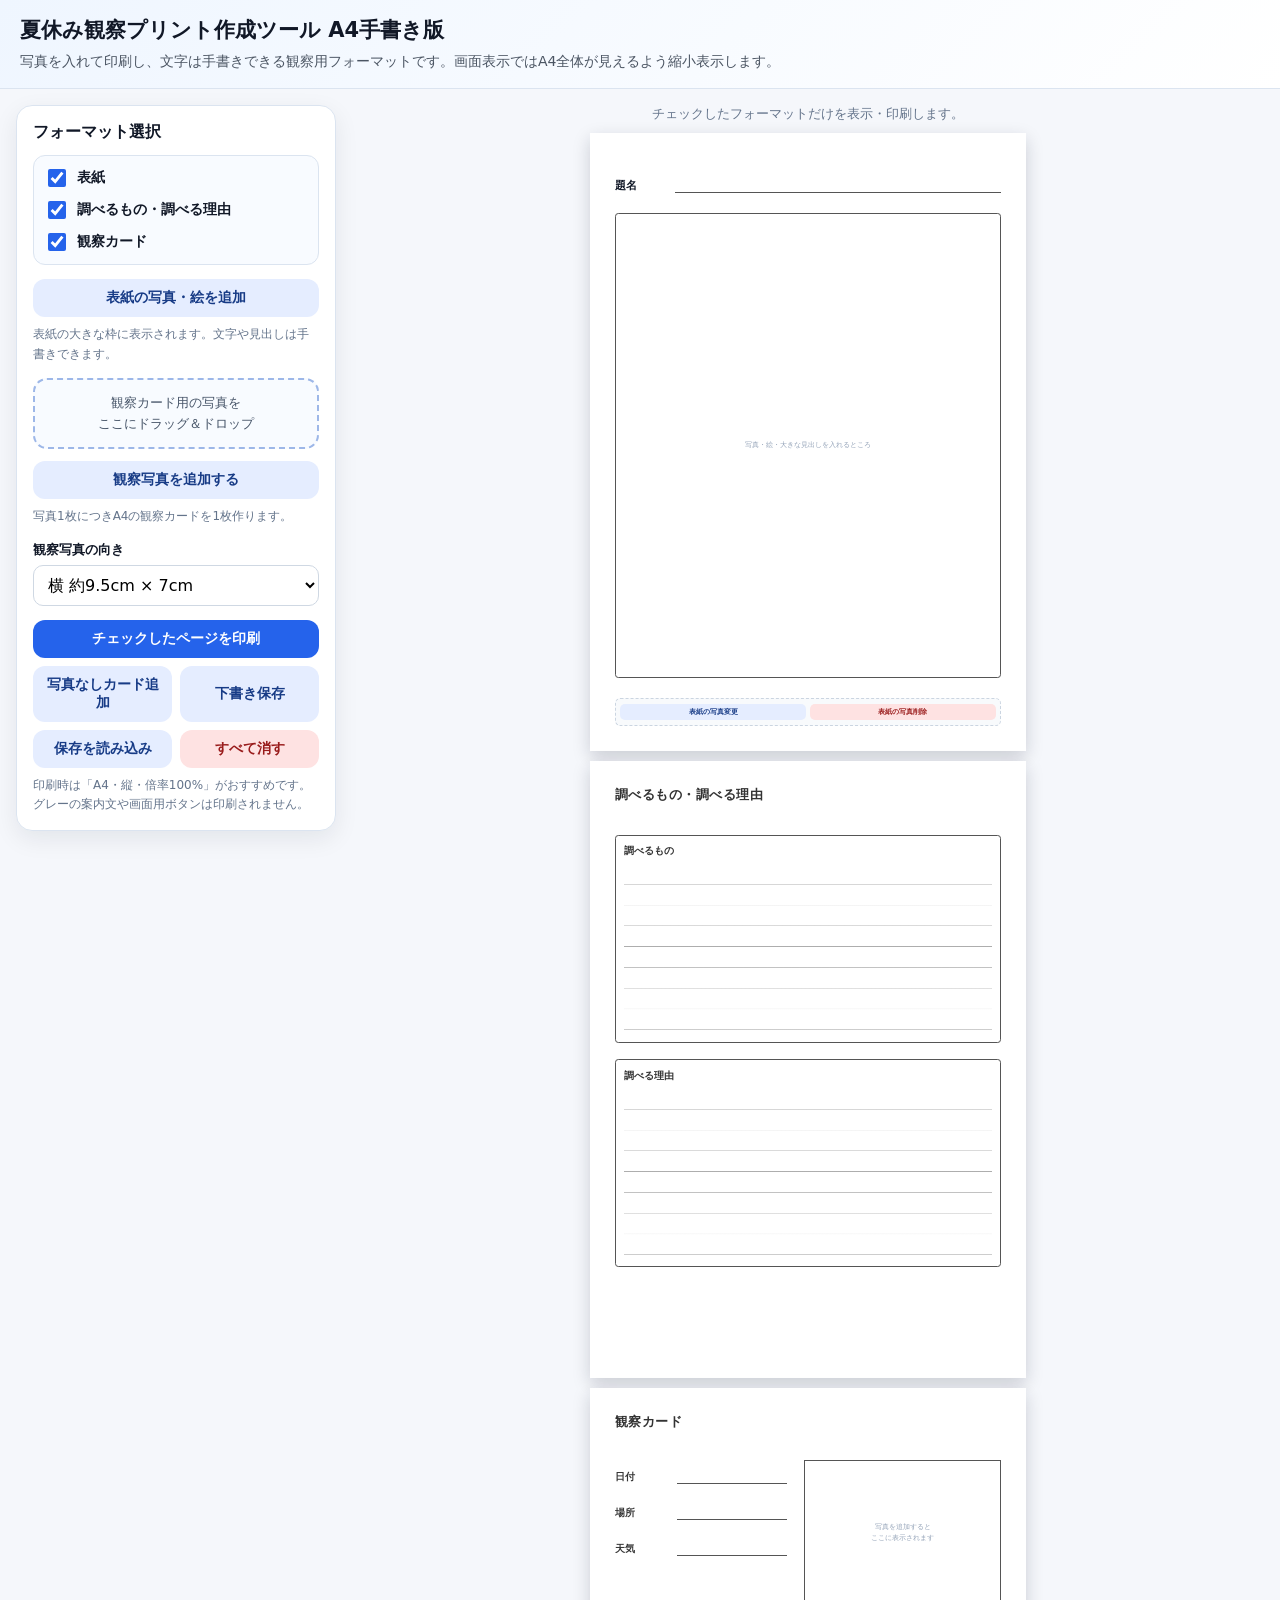
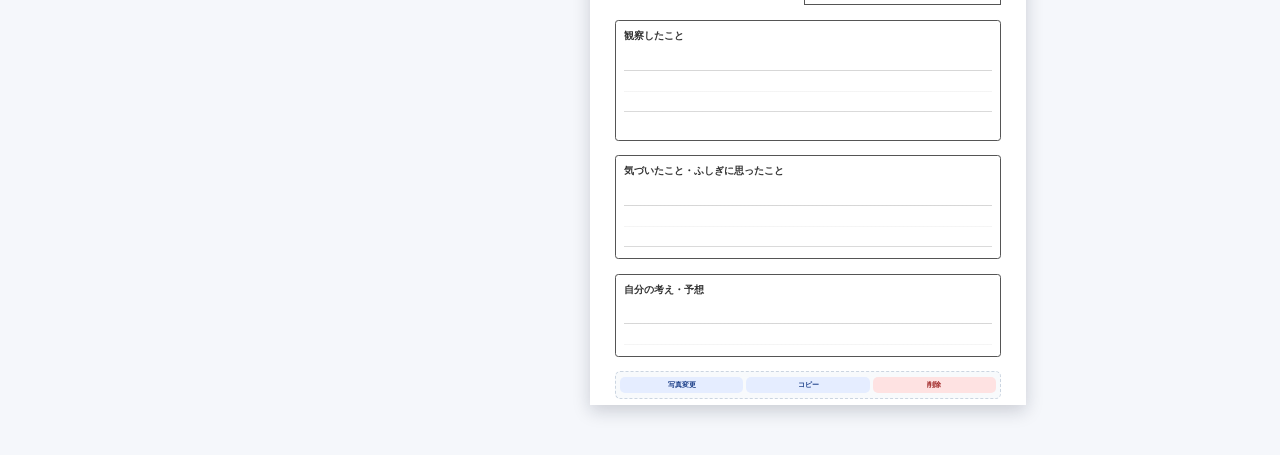
==== commit 0320a62d: "Update via MyPages Hub Deployer" ====
--- a/index.html
+++ b/index.html
@@ -10,14 +10,15 @@
       --card: #ffffff;
       --text: #111827;
       --muted: #64748b;
-      --line: #111827;
-      --light-line: #cbd5e1;
+      --line: #555555;
+      --light-line: #a8a8a8;
       --accent: #2563eb;
       --paper-w: 210mm;
       --paper-h: 297mm;
       --paper-padding: 12mm;
       --photo-w: 95mm;
       --photo-h: 70mm;
+      --preview-zoom: 0.55;
     }
 
     * { box-sizing: border-box; }
@@ -30,14 +31,14 @@
     }
 
     header {
-      padding: 18px 20px;
+      padding: 16px 20px;
       background: linear-gradient(135deg, #eff6ff, #ffffff);
       border-bottom: 1px solid #dbe4f0;
     }
 
     header h1 {
       margin: 0 0 6px;
-      font-size: 22px;
+      font-size: 21px;
     }
 
     header p {
@@ -49,9 +50,9 @@
 
     .app {
       display: grid;
-      grid-template-columns: 330px 1fr;
-      gap: 18px;
-      padding: 18px;
+      grid-template-columns: 320px 1fr;
+      gap: 16px;
+      padding: 16px;
       align-items: start;
     }
 
@@ -79,19 +80,13 @@
       margin-bottom: 6px;
     }
 
-    input[type="text"], select, textarea {
+    select {
       width: 100%;
       border: 1px solid #cfd8e3;
       border-radius: 10px;
       padding: 9px 10px;
       font: inherit;
       background: #fff;
-    }
-
-    textarea {
-      min-height: 84px;
-      resize: vertical;
-      line-height: 1.6;
     }
 
     button, .file-label {
@@ -138,10 +133,35 @@
       margin: 8px 0 0;
     }
 
+    .format-list {
+      display: grid;
+      gap: 8px;
+      padding: 10px;
+      border: 1px solid #dbe4f0;
+      border-radius: 12px;
+      background: #f8fbff;
+    }
+
+    .check-row {
+      display: flex;
+      align-items: center;
+      gap: 8px;
+      font-size: 14px;
+      font-weight: 700;
+      cursor: pointer;
+      margin: 0;
+    }
+
+    .check-row input {
+      width: 18px;
+      height: 18px;
+      accent-color: var(--accent);
+    }
+
     .drop-zone {
       border: 2px dashed #9db7e8;
       border-radius: 14px;
-      padding: 14px;
+      padding: 13px;
       background: #f8fbff;
       text-align: center;
       color: #475569;
@@ -157,7 +177,15 @@
 
     .preview-wrap {
       overflow: auto;
-      padding: 6px 0 30px;
+      padding: 0 0 24px;
+      min-height: calc(100vh - 110px);
+    }
+
+    .preview-note {
+      text-align: center;
+      color: var(--muted);
+      font-size: 13px;
+      margin: 0 0 10px;
     }
 
     .paper {
@@ -169,144 +197,98 @@
       padding: var(--paper-padding);
       break-after: page;
       position: relative;
-    }
-
-    .page-title {
-      text-align: center;
-      font-size: 20pt;
+      overflow: hidden;
+    }
+
+    @media screen {
+      .paper {
+        zoom: var(--preview-zoom);
+      }
+    }
+
+    .page-heading {
+      font-size: 18pt;
       font-weight: 800;
       letter-spacing: 0.04em;
-      margin: 0 0 8mm;
-    }
-
-    .cover-frame {
-      border: 2px solid var(--line);
-      border-radius: 8px;
-      padding: 8mm;
-      height: 100%;
+      margin: 0 0 7mm;
+      color: #333;
+    }
+
+    .cover-page {
       display: flex;
       flex-direction: column;
       gap: 10mm;
     }
 
-    .cover-title-box {
-      border: 2px solid var(--line);
-      height: 42mm;
-      display: flex;
-      align-items: center;
-      justify-content: center;
-      font-size: 14pt;
-      font-weight: 700;
-    }
-
-    .cover-big-box {
-      border: 2px solid var(--line);
-      flex: 1;
-      min-height: 120mm;
-      display: flex;
-      align-items: center;
-      justify-content: center;
-      font-size: 13pt;
-      font-weight: 700;
-    }
-
-    .cover-lines {
+    .cover-title-row {
       display: grid;
-      gap: 9mm;
-      font-size: 13pt;
-      font-weight: 700;
-    }
-
-    .line-row {
-      display: grid;
-      grid-template-columns: 42mm 1fr;
+      grid-template-columns: 24mm 1fr;
       gap: 5mm;
       align-items: end;
-    }
-
-    .line-row::after {
+      font-size: 15pt;
+      font-weight: 800;
+      margin-top: 2mm;
+    }
+
+    .cover-title-row::after {
       content: "";
-      border-bottom: 2px solid var(--line);
-      height: 8mm;
       display: block;
-    }
-
-    .observation-page {
-      display: flex;
-      flex-direction: column;
-      gap: 7mm;
-    }
-
-    .top-area {
-      display: grid;
-      grid-template-columns: var(--photo-w) 1fr;
-      gap: 8mm;
-      align-items: start;
-    }
-
-    .photo-box {
-      width: var(--photo-w);
-      height: var(--photo-h);
-      border: 2px solid var(--line);
+      height: 14mm;
+      border-bottom: 1px solid var(--line);
+    }
+
+    .cover-image-box {
+      border: 1px solid var(--line);
+      border-radius: 6px;
+      flex: 1;
+      min-height: 190mm;
       display: flex;
       align-items: center;
       justify-content: center;
       overflow: hidden;
       background: #fff;
-    }
-
-    .photo-box img {
+      position: relative;
+    }
+
+    .cover-image-box img {
       width: 100%;
       height: 100%;
       object-fit: contain;
       display: block;
     }
 
-    .empty-photo {
+    .empty-text {
       color: #94a3b8;
       text-align: center;
       font-size: 12px;
-      line-height: 1.6;
+      line-height: 1.7;
       padding: 8px;
     }
 
-    .small-writing-box {
-      display: grid;
-      gap: 6mm;
-      padding-top: 1mm;
-    }
-
-    .hand-line {
-      display: grid;
-      grid-template-columns: 32mm 1fr;
-      gap: 4mm;
-      align-items: end;
-      font-size: 13pt;
-      font-weight: 800;
-    }
-
-    .hand-line::after {
-      content: "";
-      border-bottom: 2px solid var(--line);
-      height: 9mm;
-    }
-
-    .writing-section {
-      border: 2px solid var(--line);
-      border-radius: 7px;
-      padding: 4mm;
-      min-height: 42mm;
+    .research-page {
       display: flex;
       flex-direction: column;
-    }
-
-    .writing-section.large { min-height: 58mm; }
-    .writing-section.medium { min-height: 50mm; }
+      gap: 8mm;
+    }
+
+    .writing-section {
+      border: 1px solid var(--line);
+      border-radius: 6px;
+      padding: 4mm;
+      display: flex;
+      flex-direction: column;
+    }
+
+    .writing-section.research-large { min-height: 100mm; }
+    .writing-section.observation-large { min-height: 58mm; }
+    .writing-section.observation-medium { min-height: 50mm; }
+    .writing-section.observation-small { min-height: 40mm; }
 
     .section-label {
       font-size: 14pt;
       font-weight: 800;
       margin-bottom: 3mm;
+      color: #333;
     }
 
     .ruled-lines {
@@ -320,17 +302,70 @@
       );
     }
 
-    .card-tools {
+    .observation-page {
+      display: flex;
+      flex-direction: column;
+      gap: 7mm;
+    }
+
+    .top-area {
+      display: grid;
+      grid-template-columns: 1fr var(--photo-w);
+      gap: 8mm;
+      align-items: start;
+    }
+
+    .small-writing-box {
+      display: grid;
+      gap: 7mm;
+      padding-top: 1mm;
+    }
+
+    .hand-line {
+      display: grid;
+      grid-template-columns: 26mm 1fr;
+      gap: 4mm;
+      align-items: end;
+      font-size: 13pt;
+      font-weight: 800;
+      color: #333;
+    }
+
+    .hand-line::after {
+      content: "";
+      border-bottom: 1px solid var(--line);
+      height: 10mm;
+    }
+
+    .photo-box {
+      width: var(--photo-w);
+      height: var(--photo-h);
+      border: 1px solid var(--line);
+      display: flex;
+      align-items: center;
+      justify-content: center;
+      overflow: hidden;
+      background: #fff;
+    }
+
+    .photo-box img {
+      width: 100%;
+      height: 100%;
+      object-fit: contain;
+      display: block;
+    }
+
+    .page-tools {
       display: flex;
       gap: 6px;
       padding: 8px;
       background: #f8fafc;
       border: 1px dashed #cbd5e1;
       border-radius: 10px;
-      margin-top: 6mm;
-    }
-
-    .card-tools button {
+      margin-top: auto;
+    }
+
+    .page-tools button {
       padding: 7px 9px;
       border-radius: 9px;
       font-size: 12px;
@@ -338,20 +373,16 @@
       flex: 1;
     }
 
-    .no-print-note {
-      text-align: center;
-      color: var(--muted);
-      font-size: 13px;
-      margin: 8px 0 0;
-    }
-
-    .cover-page.hidden-in-preview {
-      display: none;
+    .is-hidden { display: none !important; }
+
+    @media screen and (max-width: 1200px) {
+      :root { --preview-zoom: 0.48; }
     }
 
     @media screen and (max-width: 900px) {
       .app { grid-template-columns: 1fr; }
       .panel { position: static; }
+      :root { --preview-zoom: 0.42; }
     }
 
     @page { size: A4 portrait; margin: 0; }
@@ -359,7 +390,7 @@
     @media print {
       body { background: #fff; }
 
-      header, .panel, .no-print-note, .card-tools {
+      header, .panel, .preview-note, .page-tools {
         display: none !important;
       }
 
@@ -371,6 +402,7 @@
       .preview-wrap {
         overflow: visible;
         padding: 0;
+        min-height: 0;
       }
 
       .paper {
@@ -380,6 +412,7 @@
         box-shadow: none;
         page-break-after: always;
         break-after: page;
+        zoom: 1 !important;
       }
 
       .paper:last-child {
@@ -387,20 +420,8 @@
         break-after: auto;
       }
 
-      .empty-photo {
+      .empty-text {
         visibility: hidden !important;
-      }
-
-      body.print-cover-only .observation-page {
-        display: none !important;
-      }
-
-      body.print-observations-only .cover-page {
-        display: none !important;
-      }
-
-      .cover-page.hidden-in-preview {
-        display: block !important;
       }
     }
   </style>
@@ -408,48 +429,48 @@
 <body>
   <header>
     <h1>夏休み観察プリント作成ツール A4手書き版</h1>
-    <p>A4専用。写真は約7cm×9.5cmで配置し、観察内容は手書きしやすい大きめの罫線欄にしています。</p>
+    <p>写真を入れて印刷し、文字は手書きできる観察用フォーマットです。画面表示ではA4全体が見えるよう縮小表示します。</p>
   </header>
 
   <main class="app">
     <aside class="panel">
-      <h2>設定</h2>
+      <h2>フォーマット選択</h2>
+
+      <div class="control format-list">
+        <label class="check-row"><input id="showCover" type="checkbox" checked> 表紙</label>
+        <label class="check-row"><input id="showResearch" type="checkbox" checked> 調べるもの・調べる理由</label>
+        <label class="check-row"><input id="showObservation" type="checkbox" checked> 観察カード</label>
+      </div>
+
+      <div class="control">
+        <label class="file-label" for="coverPhotoInput">表紙の写真・絵を追加</label>
+        <input id="coverPhotoInput" type="file" accept="image/*">
+        <p class="hint">表紙の大きな枠に表示されます。文字や見出しは手書きできます。</p>
+      </div>
 
       <div class="drop-zone" id="dropZone">
-        写真をここにドラッグ＆ドロップ<br>または下のボタンから追加
+        観察カード用の写真を<br>ここにドラッグ＆ドロップ
       </div>
 
       <div class="control">
-        <label class="file-label" for="photoInput">写真を追加する</label>
+        <label class="file-label" for="photoInput">観察写真を追加する</label>
         <input id="photoInput" type="file" accept="image/*" multiple>
-        <p class="hint">写真1枚につき、A4の観察ページを1枚作ります。写真は外部送信されません。</p>
+        <p class="hint">写真1枚につきA4の観察カードを1枚作ります。</p>
       </div>
 
       <div class="control">
-        <label for="photoOrientation">写真の向き</label>
+        <label for="photoOrientation">観察写真の向き</label>
         <select id="photoOrientation">
           <option value="landscape">横 約9.5cm × 7cm</option>
           <option value="portrait">縦 約7cm × 9.5cm</option>
         </select>
       </div>
 
-      <div class="control">
-        <label for="coverPreview">画面での表紙表示</label>
-        <select id="coverPreview">
-          <option value="show">表示する</option>
-          <option value="hide">表示しない</option>
-        </select>
-      </div>
-
       <div class="button-grid one">
-        <button class="primary" id="printAllBtn">表紙と観察ページを印刷</button>
+        <button class="primary" id="printBtn">チェックしたページを印刷</button>
       </div>
       <div class="button-grid">
-        <button id="printCoverBtn">表紙だけ印刷</button>
-        <button id="printPagesBtn">観察ページだけ印刷</button>
-      </div>
-      <div class="button-grid">
-        <button id="addBlankBtn">写真なしページ追加</button>
+        <button id="addBlankBtn">写真なしカード追加</button>
         <button id="saveBtn">下書き保存</button>
       </div>
       <div class="button-grid">
@@ -458,30 +479,32 @@
       </div>
 
       <p class="hint">
-        印刷時はブラウザの印刷設定を「A4・縦・倍率100%・余白なしまたは既定」にしてください。グレーの案内文は印刷時に消えます。
+        印刷時は「A4・縦・倍率100%」がおすすめです。グレーの案内文や画面用ボタンは印刷されません。
       </p>
     </aside>
 
     <section class="preview-wrap">
+      <p class="preview-note">チェックしたフォーマットだけを表示・印刷します。</p>
       <div id="pages"></div>
-      <p class="no-print-note">ここが印刷プレビューです。表紙と観察ページは別々にも印刷できます。</p>
     </section>
   </main>
 
   <script>
     const state = {
-      pages: []
+      coverImage: '',
+      observationPages: []
     };
 
     const els = {
       pages: document.getElementById('pages'),
+      showCover: document.getElementById('showCover'),
+      showResearch: document.getElementById('showResearch'),
+      showObservation: document.getElementById('showObservation'),
+      coverPhotoInput: document.getElementById('coverPhotoInput'),
       photoInput: document.getElementById('photoInput'),
       dropZone: document.getElementById('dropZone'),
       photoOrientation: document.getElementById('photoOrientation'),
-      coverPreview: document.getElementById('coverPreview'),
-      printAllBtn: document.getElementById('printAllBtn'),
-      printCoverBtn: document.getElementById('printCoverBtn'),
-      printPagesBtn: document.getElementById('printPagesBtn'),
+      printBtn: document.getElementById('printBtn'),
       addBlankBtn: document.getElementById('addBlankBtn'),
       saveBtn: document.getElementById('saveBtn'),
       loadBtn: document.getElementById('loadBtn'),
@@ -493,8 +516,7 @@
     }
 
     function applyPhotoSize() {
-      const orientation = els.photoOrientation.value;
-      if (orientation === 'portrait') {
+      if (els.photoOrientation.value === 'portrait') {
         document.documentElement.style.setProperty('--photo-w', '70mm');
         document.documentElement.style.setProperty('--photo-h', '95mm');
       } else {
@@ -507,19 +529,27 @@
       applyPhotoSize();
       els.pages.innerHTML = '';
 
-      const cover = createCoverPage();
-      if (els.coverPreview.value === 'hide') {
-        cover.classList.add('hidden-in-preview');
-      }
-      els.pages.appendChild(cover);
-
-      if (state.pages.length === 0) {
-        addBlankPage(false);
-      }
-
-      state.pages.forEach((page, index) => {
-        els.pages.appendChild(createObservationPage(page, index));
-      });
+      if (els.showCover.checked) {
+        els.pages.appendChild(createCoverPage());
+      }
+
+      if (els.showResearch.checked) {
+        els.pages.appendChild(createResearchPage());
+      }
+
+      if (els.showObservation.checked) {
+        if (state.observationPages.length === 0) addBlankPage(false);
+        state.observationPages.forEach(page => {
+          els.pages.appendChild(createObservationPage(page));
+        });
+      }
+
+      if (!els.pages.children.length) {
+        const message = document.createElement('p');
+        message.className = 'preview-note';
+        message.textContent = '表示するフォーマットを1つ以上チェックしてください。';
+        els.pages.appendChild(message);
+      }
 
       bindPageTools();
     }
@@ -527,66 +557,92 @@
     function createCoverPage() {
       const paper = document.createElement('section');
       paper.className = 'paper cover-page';
+      const imageContent = state.coverImage
+        ? `<img src="${state.coverImage}" alt="表紙の写真・絵">`
+        : `<div class="empty-text">写真・絵・大きな見出しを入れるところ</div>`;
+
       paper.innerHTML = `
-        <div class="cover-frame">
-          <h2 class="page-title">表紙</h2>
-          <div class="cover-title-box">題名</div>
-          <div class="cover-big-box">絵・写真・大きな見出し</div>
-          <div class="cover-lines">
-            <div class="line-row">調べるもの</div>
-            <div class="line-row">調べる理由</div>
-          </div>
+        <div class="cover-title-row">題名</div>
+        <div class="cover-image-box">${imageContent}</div>
+        <div class="page-tools">
+          <button class="change-cover-photo">表紙の写真変更</button>
+          <button class="remove-cover-photo danger">表紙の写真削除</button>
         </div>
       `;
       return paper;
     }
 
-    function createObservationPage(page, index) {
+    function createResearchPage() {
+      const paper = document.createElement('section');
+      paper.className = 'paper research-page';
+      paper.innerHTML = `
+        <h2 class="page-heading">調べるもの・調べる理由</h2>
+        <section class="writing-section research-large">
+          <div class="section-label">調べるもの</div>
+          <div class="ruled-lines"></div>
+        </section>
+        <section class="writing-section research-large">
+          <div class="section-label">調べる理由</div>
+          <div class="ruled-lines"></div>
+        </section>
+      `;
+      return paper;
+    }
+
+    function createObservationPage(page) {
       const paper = document.createElement('section');
       paper.className = 'paper observation-page';
       paper.dataset.id = page.id;
 
       const photoContent = page.imageData
-        ? `<img src="${page.imageData}" alt="観察写真${index + 1}">`
-        : `<div class="empty-photo">写真を追加すると<br>ここに表示されます</div>`;
+        ? `<img src="${page.imageData}" alt="観察写真">`
+        : `<div class="empty-text">写真を追加すると<br>ここに表示されます</div>`;
 
       paper.innerHTML = `
-        <h2 class="page-title">観察カード ${index + 1}</h2>
+        <h2 class="page-heading">観察カード</h2>
         <div class="top-area">
-          <div class="photo-box">${photoContent}</div>
           <div class="small-writing-box">
-            <div class="hand-line">日づけ</div>
+            <div class="hand-line">日付</div>
             <div class="hand-line">場所</div>
             <div class="hand-line">天気</div>
           </div>
+          <div class="photo-box">${photoContent}</div>
         </div>
 
-        <section class="writing-section large">
+        <section class="writing-section observation-large">
           <div class="section-label">観察したこと</div>
           <div class="ruled-lines"></div>
         </section>
 
-        <section class="writing-section medium">
+        <section class="writing-section observation-medium">
           <div class="section-label">気づいたこと・ふしぎに思ったこと</div>
           <div class="ruled-lines"></div>
         </section>
 
-        <section class="writing-section">
+        <section class="writing-section observation-small">
           <div class="section-label">自分の考え・予想</div>
           <div class="ruled-lines"></div>
         </section>
 
-        <div class="card-tools">
+        <div class="page-tools">
           <button class="change-photo">写真変更</button>
           <button class="duplicate-page">コピー</button>
           <button class="delete-page danger">削除</button>
         </div>
       `;
-
       return paper;
     }
 
     function bindPageTools() {
+      const coverChange = document.querySelector('.change-cover-photo');
+      if (coverChange) coverChange.addEventListener('click', () => els.coverPhotoInput.click());
+
+      const coverRemove = document.querySelector('.remove-cover-photo');
+      if (coverRemove) coverRemove.addEventListener('click', () => {
+        state.coverImage = '';
+        render();
+      });
+
       document.querySelectorAll('.observation-page').forEach(pageEl => {
         const id = pageEl.dataset.id;
 
@@ -598,7 +654,7 @@
             const file = input.files && input.files[0];
             if (!file) return;
             const imageData = await fileToDataURL(file);
-            const page = state.pages.find(p => p.id === id);
+            const page = state.observationPages.find(p => p.id === id);
             if (page) page.imageData = imageData;
             render();
           });
@@ -606,31 +662,37 @@
         });
 
         pageEl.querySelector('.duplicate-page').addEventListener('click', () => {
-          const page = state.pages.find(p => p.id === id);
+          const page = state.observationPages.find(p => p.id === id);
           if (!page) return;
-          const index = state.pages.findIndex(p => p.id === id);
-          state.pages.splice(index + 1, 0, { ...page, id: makeId() });
+          const index = state.observationPages.findIndex(p => p.id === id);
+          state.observationPages.splice(index + 1, 0, { ...page, id: makeId() });
           render();
         });
 
         pageEl.querySelector('.delete-page').addEventListener('click', () => {
-          state.pages = state.pages.filter(p => p.id !== id);
+          state.observationPages = state.observationPages.filter(p => p.id !== id);
           render();
         });
       });
     }
 
     function addBlankPage(shouldRender = true) {
-      state.pages.push({ id: makeId(), imageData: '' });
+      state.observationPages.push({ id: makeId(), imageData: '' });
       if (shouldRender) render();
     }
 
-    async function addFiles(files) {
+    async function addObservationFiles(files) {
       const imageFiles = Array.from(files).filter(file => file.type.startsWith('image/'));
       for (const file of imageFiles) {
         const imageData = await fileToDataURL(file);
-        state.pages.push({ id: makeId(), imageData });
-      }
+        state.observationPages.push({ id: makeId(), imageData });
+      }
+      render();
+    }
+
+    async function setCoverFile(file) {
+      if (!file || !file.type.startsWith('image/')) return;
+      state.coverImage = await fileToDataURL(file);
       render();
     }
 
@@ -643,47 +705,62 @@
       });
     }
 
-    function printMode(mode) {
-      document.body.classList.remove('print-cover-only', 'print-observations-only');
-      if (mode === 'cover') document.body.classList.add('print-cover-only');
-      if (mode === 'observations') document.body.classList.add('print-observations-only');
+    function printSelected() {
+      if (!els.showCover.checked && !els.showResearch.checked && !els.showObservation.checked) {
+        alert('印刷するフォーマットを1つ以上チェックしてください。');
+        return;
+      }
       window.print();
-      setTimeout(() => {
-        document.body.classList.remove('print-cover-only', 'print-observations-only');
-      }, 500);
     }
 
     function saveDraft() {
       const data = {
+        showCover: els.showCover.checked,
+        showResearch: els.showResearch.checked,
+        showObservation: els.showObservation.checked,
         photoOrientation: els.photoOrientation.value,
-        coverPreview: els.coverPreview.value,
-        pages: state.pages
+        coverImage: state.coverImage,
+        observationPages: state.observationPages
       };
-      localStorage.setItem('summerObservationA4HandwritingTool', JSON.stringify(data));
+      localStorage.setItem('summerObservationA4HandwritingToolV2', JSON.stringify(data));
       alert('下書きを保存しました。');
     }
 
     function loadDraft() {
-      const raw = localStorage.getItem('summerObservationA4HandwritingTool');
+      const raw = localStorage.getItem('summerObservationA4HandwritingToolV2');
       if (!raw) {
         alert('保存された下書きがありません。');
         return;
       }
       const data = JSON.parse(raw);
+      els.showCover.checked = data.showCover ?? true;
+      els.showResearch.checked = data.showResearch ?? true;
+      els.showObservation.checked = data.showObservation ?? true;
       els.photoOrientation.value = data.photoOrientation || 'landscape';
-      els.coverPreview.value = data.coverPreview || 'show';
-      state.pages = Array.isArray(data.pages) ? data.pages : [];
+      state.coverImage = data.coverImage || '';
+      state.observationPages = Array.isArray(data.observationPages) ? data.observationPages : [];
       render();
     }
 
     function clearAll() {
       if (!confirm('すべての写真とページを消しますか？')) return;
-      state.pages = [];
+      state.coverImage = '';
+      state.observationPages = [];
       render();
     }
 
+    [els.showCover, els.showResearch, els.showObservation, els.photoOrientation].forEach(el => {
+      el.addEventListener('change', render);
+    });
+
+    els.coverPhotoInput.addEventListener('change', event => {
+      const file = event.target.files && event.target.files[0];
+      setCoverFile(file);
+      event.target.value = '';
+    });
+
     els.photoInput.addEventListener('change', event => {
-      addFiles(event.target.files);
+      addObservationFiles(event.target.files);
       event.target.value = '';
     });
 
@@ -697,14 +774,10 @@
     els.dropZone.addEventListener('drop', event => {
       event.preventDefault();
       els.dropZone.classList.remove('dragover');
-      addFiles(event.dataTransfer.files);
+      addObservationFiles(event.dataTransfer.files);
     });
 
-    els.photoOrientation.addEventListener('change', render);
-    els.coverPreview.addEventListener('change', render);
-    els.printAllBtn.addEventListener('click', () => printMode('all'));
-    els.printCoverBtn.addEventListener('click', () => printMode('cover'));
-    els.printPagesBtn.addEventListener('click', () => printMode('observations'));
+    els.printBtn.addEventListener('click', printSelected);
     els.addBlankBtn.addEventListener('click', () => addBlankPage(true));
     els.saveBtn.addEventListener('click', saveDraft);
     els.loadBtn.addEventListener('click', loadDraft);
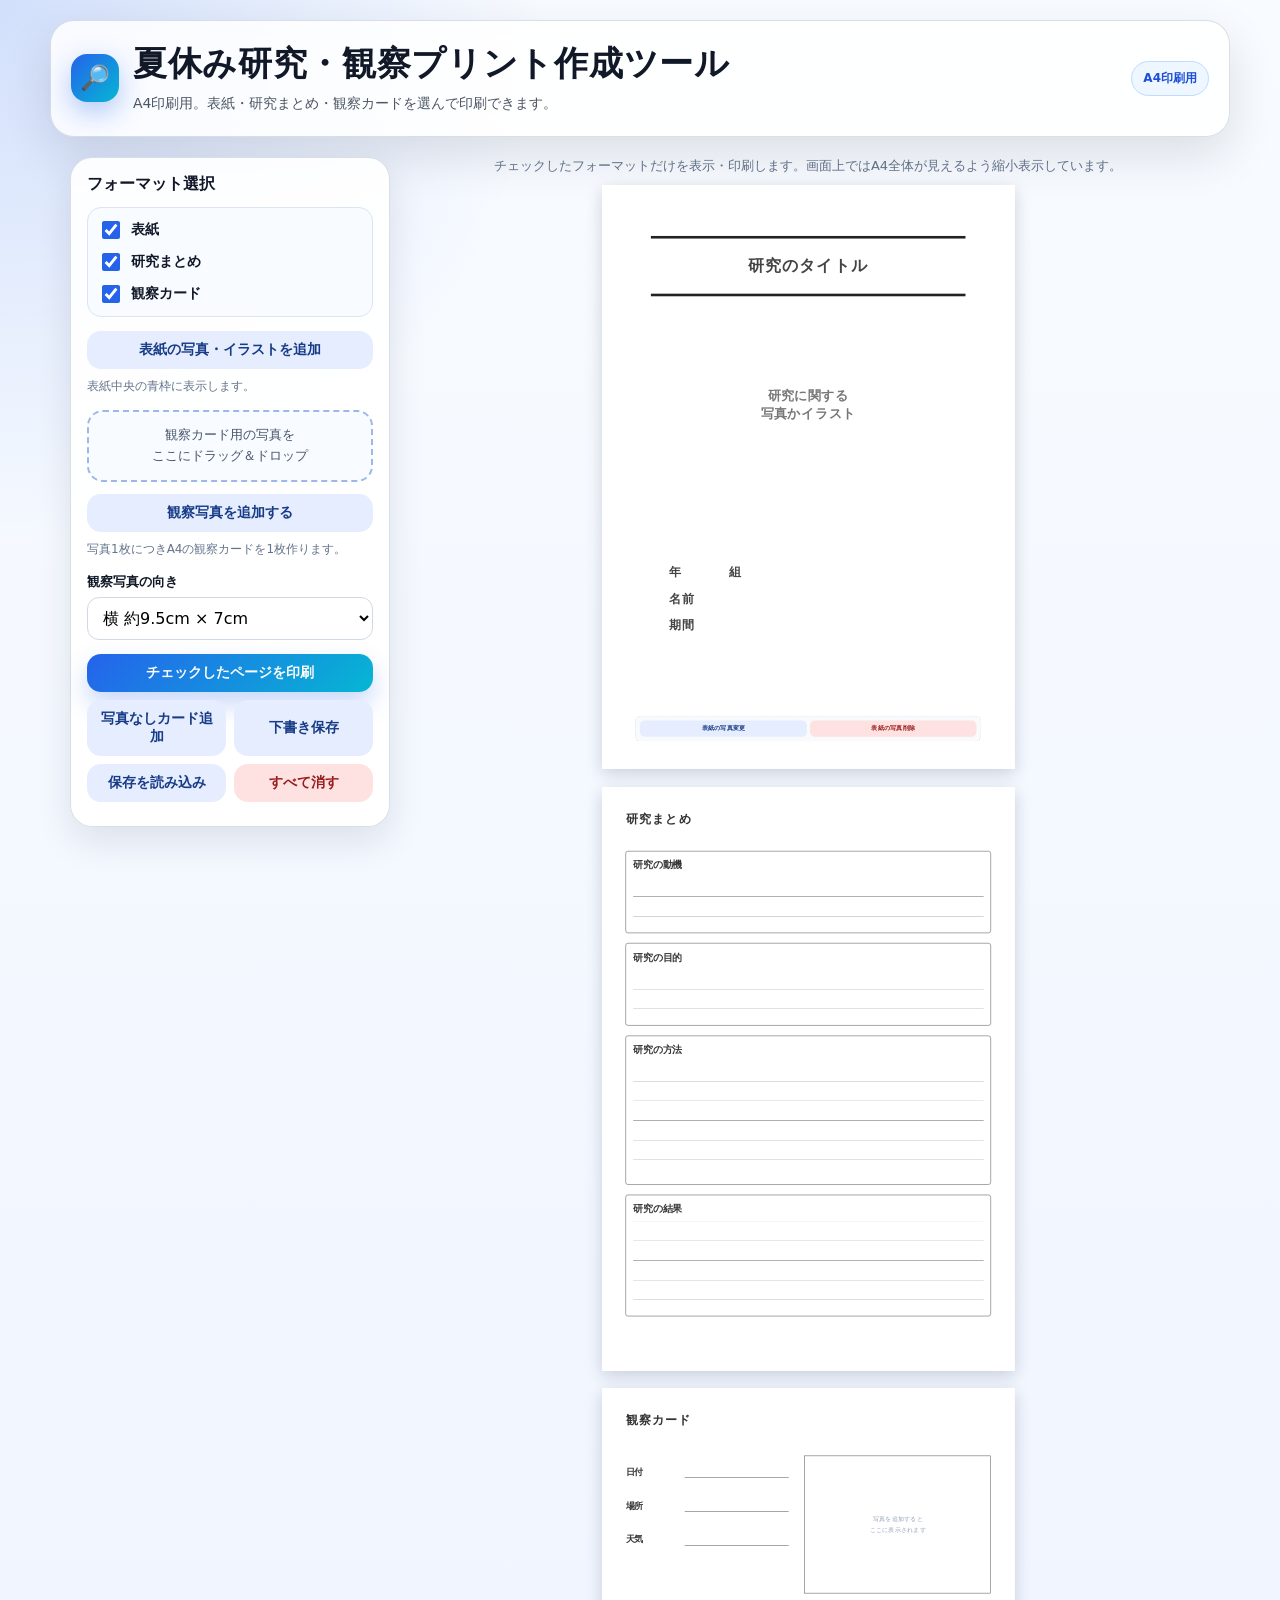
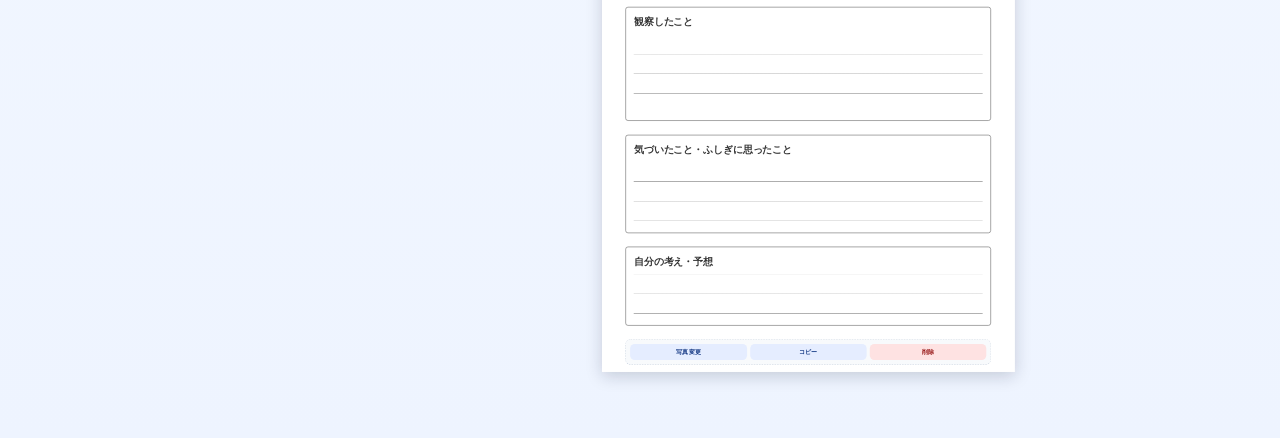
==== commit 09381ff4: "Update via MyPages Hub Deployer" ====
--- a/index.html
+++ b/index.html
@@ -3,14 +3,20 @@
 <head>
   <meta charset="utf-8" />
   <meta name="viewport" content="width=device-width, initial-scale=1" />
-  <title>夏休み観察プリント作成ツール A4手書き版</title>
+  <meta name="theme-color" content="#2563eb" />
+  <meta name="description" content="A4で印刷できる、夏休み研究・観察プリント作成ツールです。" />
+  <link rel="manifest" href="manifest.json" />
+  <title>夏休み研究・観察プリント作成ツール</title>
   <style>
     :root {
-      --bg: #f5f7fb;
+      --bg: #eef4ff;
       --card: #ffffff;
       --text: #111827;
       --muted: #64748b;
       --line: #555555;
+      --dark-line: #222222;
+      --blue: #0b46c4;
+      --thin-line: 0.6pt solid var(--line);
       --light-line: #a8a8a8;
       --accent: #2563eb;
       --paper-w: 210mm;
@@ -18,7 +24,7 @@
       --paper-padding: 12mm;
       --photo-w: 95mm;
       --photo-h: 70mm;
-      --preview-zoom: 0.55;
+      --preview-scale: 0.52;
     }
 
     * { box-sizing: border-box; }
@@ -26,44 +32,97 @@
     body {
       margin: 0;
       font-family: system-ui, -apple-system, BlinkMacSystemFont, "Segoe UI", sans-serif;
-      background: var(--bg);
+      background:
+        radial-gradient(circle at top left, rgba(37, 99, 235, 0.18), transparent 34rem),
+        linear-gradient(180deg, #f8fbff 0%, var(--bg) 100%);
       color: var(--text);
     }
 
-    header {
-      padding: 16px 20px;
-      background: linear-gradient(135deg, #eff6ff, #ffffff);
-      border-bottom: 1px solid #dbe4f0;
-    }
-
-    header h1 {
-      margin: 0 0 6px;
-      font-size: 21px;
-    }
-
-    header p {
+    .site-header { padding: 20px; }
+
+    .hero {
+      max-width: 1180px;
+      margin: 0 auto;
+      border: 1px solid rgba(148, 163, 184, 0.35);
+      border-radius: 24px;
+      background: rgba(255, 255, 255, 0.84);
+      box-shadow: 0 18px 48px rgba(15, 23, 42, 0.12);
+      backdrop-filter: blur(14px);
+      padding: 20px;
+      display: grid;
+      grid-template-columns: 1fr auto;
+      gap: 16px;
+      align-items: center;
+    }
+
+    .brand {
+      display: flex;
+      align-items: center;
+      gap: 14px;
+    }
+
+    .brand-mark {
+      width: 48px;
+      height: 48px;
+      border-radius: 16px;
+      background: linear-gradient(135deg, #2563eb, #06b6d4);
+      color: #fff;
+      display: grid;
+      place-items: center;
+      font-size: 24px;
+      box-shadow: 0 10px 28px rgba(37, 99, 235, 0.35);
+    }
+
+    .hero h1 {
+      margin: 0 0 5px;
+      font-size: clamp(22px, 3vw, 34px);
+      letter-spacing: 0.02em;
+    }
+
+    .hero p {
       margin: 0;
       color: #4b5563;
       font-size: 14px;
-      line-height: 1.6;
+      line-height: 1.7;
+    }
+
+    .hero-actions {
+      display: flex;
+      gap: 10px;
+      align-items: center;
+      flex-wrap: wrap;
+      justify-content: flex-end;
+    }
+
+    .status-pill {
+      border-radius: 999px;
+      background: #eef6ff;
+      color: #1d4ed8;
+      border: 1px solid #bfdbfe;
+      font-size: 12px;
+      font-weight: 800;
+      padding: 8px 11px;
+      white-space: nowrap;
     }
 
     .app {
+      max-width: 1180px;
+      margin: 0 auto;
       display: grid;
       grid-template-columns: 320px 1fr;
       gap: 16px;
+      padding: 0 20px 24px;
+      align-items: start;
+    }
+
+    .panel {
+      background: rgba(255, 255, 255, 0.92);
+      border: 1px solid rgba(148, 163, 184, 0.35);
+      border-radius: 22px;
       padding: 16px;
-      align-items: start;
-    }
-
-    .panel {
-      background: var(--card);
-      border: 1px solid #dbe4f0;
-      border-radius: 16px;
-      padding: 16px;
-      box-shadow: 0 8px 24px rgba(15, 23, 42, 0.08);
+      box-shadow: 0 14px 36px rgba(15, 23, 42, 0.10);
       position: sticky;
-      top: 12px;
+      top: 14px;
     }
 
     .panel h2 {
@@ -75,7 +134,7 @@
 
     label {
       display: block;
-      font-weight: 700;
+      font-weight: 800;
       font-size: 13px;
       margin-bottom: 6px;
     }
@@ -83,17 +142,17 @@
     select {
       width: 100%;
       border: 1px solid #cfd8e3;
-      border-radius: 10px;
-      padding: 9px 10px;
+      border-radius: 12px;
+      padding: 10px 11px;
       font: inherit;
       background: #fff;
     }
 
     button, .file-label {
       border: 0;
-      border-radius: 12px;
+      border-radius: 14px;
       padding: 10px 12px;
-      font-weight: 700;
+      font-weight: 800;
       cursor: pointer;
       background: #e5edff;
       color: #173b86;
@@ -101,11 +160,13 @@
       font-size: 14px;
       display: block;
       width: 100%;
+      transition: transform 0.12s ease, filter 0.12s ease, box-shadow 0.12s ease;
     }
 
     button.primary {
-      background: var(--accent);
+      background: linear-gradient(135deg, var(--accent), #06b6d4);
       color: #fff;
+      box-shadow: 0 12px 24px rgba(37, 99, 235, 0.25);
     }
 
     button.danger {
@@ -113,7 +174,10 @@
       color: #991b1b;
     }
 
-    button:hover, .file-label:hover { filter: brightness(0.97); }
+    button:hover, .file-label:hover {
+      filter: brightness(0.98);
+      transform: translateY(-1px);
+    }
 
     input[type="file"] { display: none; }
 
@@ -138,7 +202,7 @@
       gap: 8px;
       padding: 10px;
       border: 1px solid #dbe4f0;
-      border-radius: 12px;
+      border-radius: 14px;
       background: #f8fbff;
     }
 
@@ -147,7 +211,7 @@
       align-items: center;
       gap: 8px;
       font-size: 14px;
-      font-weight: 700;
+      font-weight: 800;
       cursor: pointer;
       margin: 0;
     }
@@ -160,7 +224,7 @@
 
     .drop-zone {
       border: 2px dashed #9db7e8;
-      border-radius: 14px;
+      border-radius: 16px;
       padding: 13px;
       background: #f8fbff;
       text-align: center;
@@ -178,7 +242,7 @@
     .preview-wrap {
       overflow: auto;
       padding: 0 0 24px;
-      min-height: calc(100vh - 110px);
+      min-height: calc(100vh - 140px);
     }
 
     .preview-note {
@@ -188,22 +252,24 @@
       margin: 0 0 10px;
     }
 
+    .sheet-shell {
+      width: calc(var(--paper-w) * var(--preview-scale));
+      height: calc(var(--paper-h) * var(--preview-scale));
+      margin: 0 auto 18px;
+      position: relative;
+    }
+
     .paper {
       width: var(--paper-w);
       height: var(--paper-h);
-      margin: 0 auto 18px;
       background: #fff;
       box-shadow: 0 10px 30px rgba(15, 23, 42, 0.18);
       padding: var(--paper-padding);
       break-after: page;
       position: relative;
       overflow: hidden;
-    }
-
-    @media screen {
-      .paper {
-        zoom: var(--preview-zoom);
-      }
+      transform: scale(var(--preview-scale));
+      transform-origin: top left;
     }
 
     .page-heading {
@@ -214,47 +280,93 @@
       color: #333;
     }
 
+    /* 表紙 */
     .cover-page {
+      padding: 16mm 17mm 14mm;
       display: flex;
       flex-direction: column;
-      gap: 10mm;
-    }
-
-    .cover-title-row {
-      display: grid;
-      grid-template-columns: 24mm 1fr;
-      gap: 5mm;
-      align-items: end;
-      font-size: 15pt;
-      font-weight: 800;
-      margin-top: 2mm;
-    }
-
-    .cover-title-row::after {
-      content: "";
-      display: block;
-      height: 14mm;
-      border-bottom: 1px solid var(--line);
-    }
-
-    .cover-image-box {
-      border: 1px solid var(--line);
-      border-radius: 6px;
-      flex: 1;
-      min-height: 190mm;
+      gap: 8mm;
+    }
+
+    .cover-title-block {
+      margin-top: 10mm;
+      text-align: center;
+      padding: 0 8mm;
+    }
+
+    .cover-thick-line {
+      height: 0;
+      border-top: 4pt solid var(--dark-line);
+    }
+
+    .cover-title-text {
+      font-size: 23pt;
+      font-weight: 900;
+      color: #444;
+      letter-spacing: 0.04em;
+      line-height: 1.1;
+      min-height: 28mm;
+      display: flex;
+      align-items: center;
+      justify-content: center;
+      text-shadow: 0 1px 0 #fff;
+    }
+
+    .cover-image-frame {
+      width: 138mm;
+      height: 82mm;
+      margin: 6mm auto 0;
       display: flex;
       align-items: center;
       justify-content: center;
       overflow: hidden;
       background: #fff;
-      position: relative;
-    }
-
-    .cover-image-box img {
+    }
+
+    .cover-image-frame img {
       width: 100%;
       height: 100%;
       object-fit: contain;
       display: block;
+    }
+
+    .cover-image-placeholder {
+      color: #777;
+      font-size: 19pt;
+      font-weight: 900;
+      text-align: center;
+      line-height: 1.35;
+      letter-spacing: 0.02em;
+    }
+
+    .cover-bottom-info {
+      margin-top: auto;
+      width: 142mm;
+      align-self: center;
+      display: grid;
+      gap: 6mm;
+      color: #444;
+      font-weight: 900;
+      text-align: left;
+      padding-bottom: 2mm;
+    }
+
+    .cover-grade-row {
+      display: flex;
+      gap: 24mm;
+      font-size: 18pt;
+      line-height: 1.2;
+      letter-spacing: 0.04em;
+    }
+
+    .cover-info-row {
+      font-size: 18pt;
+      line-height: 1.2;
+      letter-spacing: 0.04em;
+    }
+
+    .print-guide-text {
+      display: inline-block;
     }
 
     .empty-text {
@@ -265,21 +377,45 @@
       padding: 8px;
     }
 
-    .research-page {
+    /* 2枚目 */
+    .summary-page {
       display: flex;
       flex-direction: column;
-      gap: 8mm;
+      gap: 5mm;
+    }
+
+    .summary-stack {
+      display: flex;
+      flex-direction: column;
+      gap: 5mm;
+      flex: 1;
+    }
+
+    .summary-section {
+      border: var(--thin-line);
+      border-radius: 5px;
+      padding: 3.5mm;
+      display: flex;
+      flex-direction: column;
+      min-height: 42mm;
+    }
+
+    .summary-section.method {
+      min-height: 76mm;
+    }
+
+    .summary-section.result {
+      min-height: 62mm;
     }
 
     .writing-section {
-      border: 1px solid var(--line);
-      border-radius: 6px;
+      border: var(--thin-line);
+      border-radius: 5px;
       padding: 4mm;
       display: flex;
       flex-direction: column;
     }
 
-    .writing-section.research-large { min-height: 100mm; }
     .writing-section.observation-large { min-height: 58mm; }
     .writing-section.observation-medium { min-height: 50mm; }
     .writing-section.observation-small { min-height: 40mm; }
@@ -302,6 +438,7 @@
       );
     }
 
+    /* 観察カード */
     .observation-page {
       display: flex;
       flex-direction: column;
@@ -333,14 +470,14 @@
 
     .hand-line::after {
       content: "";
-      border-bottom: 1px solid var(--line);
+      border-bottom: 1.2pt solid var(--line);
       height: 10mm;
     }
 
     .photo-box {
       width: var(--photo-w);
       height: var(--photo-h);
-      border: 1px solid var(--line);
+      border: var(--thin-line);
       display: flex;
       align-items: center;
       justify-content: center;
@@ -373,16 +510,17 @@
       flex: 1;
     }
 
-    .is-hidden { display: none !important; }
-
     @media screen and (max-width: 1200px) {
-      :root { --preview-zoom: 0.48; }
+      :root { --preview-scale: 0.46; }
     }
 
     @media screen and (max-width: 900px) {
-      .app { grid-template-columns: 1fr; }
+      .site-header { padding: 12px; }
+      .hero { grid-template-columns: 1fr; }
+      .hero-actions { justify-content: flex-start; }
+      .app { grid-template-columns: 1fr; padding: 0 12px 18px; }
       .panel { position: static; }
-      :root { --preview-zoom: 0.42; }
+      :root { --preview-scale: 0.40; }
     }
 
     @page { size: A4 portrait; margin: 0; }
@@ -390,19 +528,26 @@
     @media print {
       body { background: #fff; }
 
-      header, .panel, .preview-note, .page-tools {
+      .site-header, .panel, .preview-note, .page-tools {
         display: none !important;
       }
 
       .app {
         display: block;
         padding: 0;
+        max-width: none;
       }
 
       .preview-wrap {
         overflow: visible;
         padding: 0;
         min-height: 0;
+      }
+
+      .sheet-shell {
+        width: auto;
+        height: auto;
+        margin: 0;
       }
 
       .paper {
@@ -412,24 +557,37 @@
         box-shadow: none;
         page-break-after: always;
         break-after: page;
-        zoom: 1 !important;
-      }
-
-      .paper:last-child {
+        transform: none !important;
+      }
+
+      .sheet-shell:last-child .paper {
         page-break-after: auto;
         break-after: auto;
       }
 
-      .empty-text {
+      .empty-text,
+      .print-guide-text,
+      .cover-image-placeholder {
         visibility: hidden !important;
       }
     }
   </style>
 </head>
 <body>
-  <header>
-    <h1>夏休み観察プリント作成ツール A4手書き版</h1>
-    <p>写真を入れて印刷し、文字は手書きできる観察用フォーマットです。画面表示ではA4全体が見えるよう縮小表示します。</p>
+  <header class="site-header">
+    <div class="hero">
+      <div class="brand">
+        <div class="brand-mark" aria-hidden="true">🔎</div>
+        <div>
+          <h1>夏休み研究・観察プリント作成ツール</h1>
+          <p>A4印刷用。表紙・研究まとめ・観察カードを選んで印刷できます。</p>
+        </div>
+      </div>
+      <div class="hero-actions">
+        <span class="status-pill">A4印刷用</span>
+        <button id="installBtn" style="display:none; width:auto; padding-inline:16px;">アプリとして追加</button>
+      </div>
+    </div>
   </header>
 
   <main class="app">
@@ -438,14 +596,14 @@
 
       <div class="control format-list">
         <label class="check-row"><input id="showCover" type="checkbox" checked> 表紙</label>
-        <label class="check-row"><input id="showResearch" type="checkbox" checked> 調べるもの・調べる理由</label>
+        <label class="check-row"><input id="showSummary" type="checkbox" checked> 研究まとめ</label>
         <label class="check-row"><input id="showObservation" type="checkbox" checked> 観察カード</label>
       </div>
 
       <div class="control">
-        <label class="file-label" for="coverPhotoInput">表紙の写真・絵を追加</label>
+        <label class="file-label" for="coverPhotoInput">表紙の写真・イラストを追加</label>
         <input id="coverPhotoInput" type="file" accept="image/*">
-        <p class="hint">表紙の大きな枠に表示されます。文字や見出しは手書きできます。</p>
+        <p class="hint">表紙中央の青枠に表示します。</p>
       </div>
 
       <div class="drop-zone" id="dropZone">
@@ -478,13 +636,11 @@
         <button class="danger" id="clearBtn">すべて消す</button>
       </div>
 
-      <p class="hint">
-        印刷時は「A4・縦・倍率100%」がおすすめです。グレーの案内文や画面用ボタンは印刷されません。
-      </p>
+
     </aside>
 
     <section class="preview-wrap">
-      <p class="preview-note">チェックしたフォーマットだけを表示・印刷します。</p>
+      <p class="preview-note">チェックしたフォーマットだけを表示・印刷します。画面上ではA4全体が見えるよう縮小表示しています。</p>
       <div id="pages"></div>
     </section>
   </main>
@@ -498,7 +654,7 @@
     const els = {
       pages: document.getElementById('pages'),
       showCover: document.getElementById('showCover'),
-      showResearch: document.getElementById('showResearch'),
+      showSummary: document.getElementById('showSummary'),
       showObservation: document.getElementById('showObservation'),
       coverPhotoInput: document.getElementById('coverPhotoInput'),
       photoInput: document.getElementById('photoInput'),
@@ -508,11 +664,19 @@
       addBlankBtn: document.getElementById('addBlankBtn'),
       saveBtn: document.getElementById('saveBtn'),
       loadBtn: document.getElementById('loadBtn'),
-      clearBtn: document.getElementById('clearBtn')
+      clearBtn: document.getElementById('clearBtn'),
+      installBtn: document.getElementById('installBtn')
     };
 
     function makeId() {
       return crypto.randomUUID ? crypto.randomUUID() : String(Date.now() + Math.random());
+    }
+
+    function wrapPaper(paper) {
+      const shell = document.createElement('div');
+      shell.className = 'sheet-shell';
+      shell.appendChild(paper);
+      return shell;
     }
 
     function applyPhotoSize() {
@@ -530,17 +694,17 @@
       els.pages.innerHTML = '';
 
       if (els.showCover.checked) {
-        els.pages.appendChild(createCoverPage());
-      }
-
-      if (els.showResearch.checked) {
-        els.pages.appendChild(createResearchPage());
+        els.pages.appendChild(wrapPaper(createCoverPage()));
+      }
+
+      if (els.showSummary.checked) {
+        els.pages.appendChild(wrapPaper(createSummaryPage()));
       }
 
       if (els.showObservation.checked) {
         if (state.observationPages.length === 0) addBlankPage(false);
         state.observationPages.forEach(page => {
-          els.pages.appendChild(createObservationPage(page));
+          els.pages.appendChild(wrapPaper(createObservationPage(page)));
         });
       }
 
@@ -558,12 +722,27 @@
       const paper = document.createElement('section');
       paper.className = 'paper cover-page';
       const imageContent = state.coverImage
-        ? `<img src="${state.coverImage}" alt="表紙の写真・絵">`
-        : `<div class="empty-text">写真・絵・大きな見出しを入れるところ</div>`;
+        ? `<img src="${state.coverImage}" alt="表紙の写真・イラスト">`
+        : `<div class="cover-image-placeholder">研究に関する<br>写真かイラスト</div>`;
 
       paper.innerHTML = `
-        <div class="cover-title-row">題名</div>
-        <div class="cover-image-box">${imageContent}</div>
+        <div class="cover-title-block">
+          <div class="cover-thick-line"></div>
+          <div class="cover-title-text"><span class="print-guide-text">研究のタイトル</span></div>
+          <div class="cover-thick-line"></div>
+        </div>
+
+        <div class="cover-image-frame">${imageContent}</div>
+
+        <div class="cover-bottom-info">
+          <div class="cover-grade-row">
+            <span>年</span>
+            <span>組</span>
+          </div>
+          <div class="cover-info-row">名前</div>
+          <div class="cover-info-row">期間</div>
+        </div>
+
         <div class="page-tools">
           <button class="change-cover-photo">表紙の写真変更</button>
           <button class="remove-cover-photo danger">表紙の写真削除</button>
@@ -572,19 +751,29 @@
       return paper;
     }
 
-    function createResearchPage() {
+    function createSummaryPage() {
       const paper = document.createElement('section');
-      paper.className = 'paper research-page';
+      paper.className = 'paper summary-page';
       paper.innerHTML = `
-        <h2 class="page-heading">調べるもの・調べる理由</h2>
-        <section class="writing-section research-large">
-          <div class="section-label">調べるもの</div>
-          <div class="ruled-lines"></div>
-        </section>
-        <section class="writing-section research-large">
-          <div class="section-label">調べる理由</div>
-          <div class="ruled-lines"></div>
-        </section>
+        <h2 class="page-heading">研究まとめ</h2>
+        <div class="summary-stack">
+          <section class="summary-section">
+            <div class="section-label">研究の動機</div>
+            <div class="ruled-lines"></div>
+          </section>
+          <section class="summary-section">
+            <div class="section-label">研究の目的</div>
+            <div class="ruled-lines"></div>
+          </section>
+          <section class="summary-section method">
+            <div class="section-label">研究の方法</div>
+            <div class="ruled-lines"></div>
+          </section>
+          <section class="summary-section result">
+            <div class="section-label">研究の結果</div>
+            <div class="ruled-lines"></div>
+          </section>
+        </div>
       `;
       return paper;
     }
@@ -706,7 +895,7 @@
     }
 
     function printSelected() {
-      if (!els.showCover.checked && !els.showResearch.checked && !els.showObservation.checked) {
+      if (!els.showCover.checked && !els.showSummary.checked && !els.showObservation.checked) {
         alert('印刷するフォーマットを1つ以上チェックしてください。');
         return;
       }
@@ -716,25 +905,25 @@
     function saveDraft() {
       const data = {
         showCover: els.showCover.checked,
-        showResearch: els.showResearch.checked,
+        showSummary: els.showSummary.checked,
         showObservation: els.showObservation.checked,
         photoOrientation: els.photoOrientation.value,
         coverImage: state.coverImage,
         observationPages: state.observationPages
       };
-      localStorage.setItem('summerObservationA4HandwritingToolV2', JSON.stringify(data));
+      localStorage.setItem('summerResearchObservationToolV8', JSON.stringify(data));
       alert('下書きを保存しました。');
     }
 
     function loadDraft() {
-      const raw = localStorage.getItem('summerObservationA4HandwritingToolV2');
+      const raw = localStorage.getItem('summerResearchObservationToolV8');
       if (!raw) {
         alert('保存された下書きがありません。');
         return;
       }
       const data = JSON.parse(raw);
       els.showCover.checked = data.showCover ?? true;
-      els.showResearch.checked = data.showResearch ?? true;
+      els.showSummary.checked = data.showSummary ?? true;
       els.showObservation.checked = data.showObservation ?? true;
       els.photoOrientation.value = data.photoOrientation || 'landscape';
       state.coverImage = data.coverImage || '';
@@ -749,7 +938,7 @@
       render();
     }
 
-    [els.showCover, els.showResearch, els.showObservation, els.photoOrientation].forEach(el => {
+    [els.showCover, els.showSummary, els.showObservation, els.photoOrientation].forEach(el => {
       el.addEventListener('change', render);
     });
 
@@ -783,8 +972,31 @@
     els.loadBtn.addEventListener('click', loadDraft);
     els.clearBtn.addEventListener('click', clearAll);
 
+    let deferredInstallPrompt = null;
+    window.addEventListener('beforeinstallprompt', event => {
+      event.preventDefault();
+      deferredInstallPrompt = event;
+      els.installBtn.style.display = 'block';
+    });
+
+    els.installBtn.addEventListener('click', async () => {
+      if (!deferredInstallPrompt) return;
+      deferredInstallPrompt.prompt();
+      await deferredInstallPrompt.userChoice;
+      deferredInstallPrompt = null;
+      els.installBtn.style.display = 'none';
+    });
+
+    if ('serviceWorker' in navigator && location.protocol !== 'file:') {
+      window.addEventListener('load', () => {
+        navigator.serviceWorker.register('./service-worker.js').catch(() => {
+          console.log('Service worker registration failed.');
+        });
+      });
+    }
+
     addBlankPage(false);
     render();
   </script>
 </body>
-</html>
+</html>
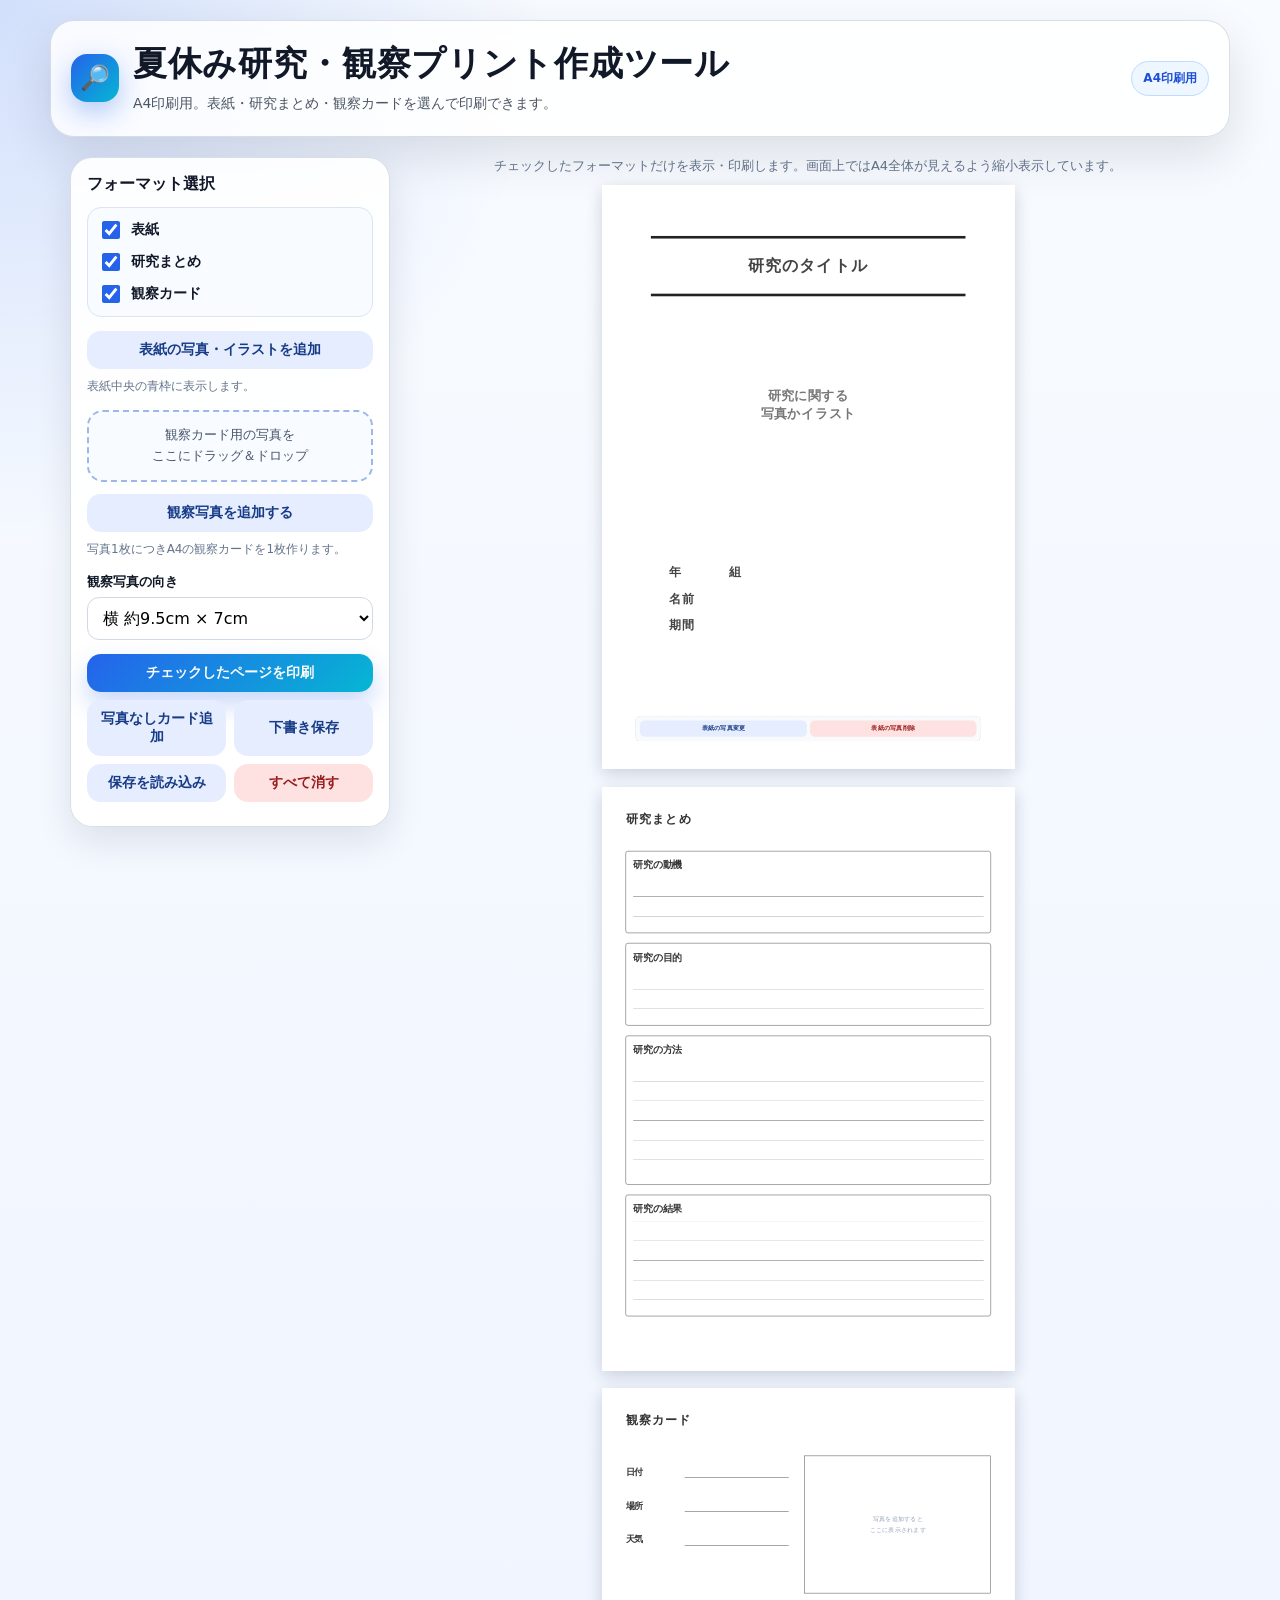
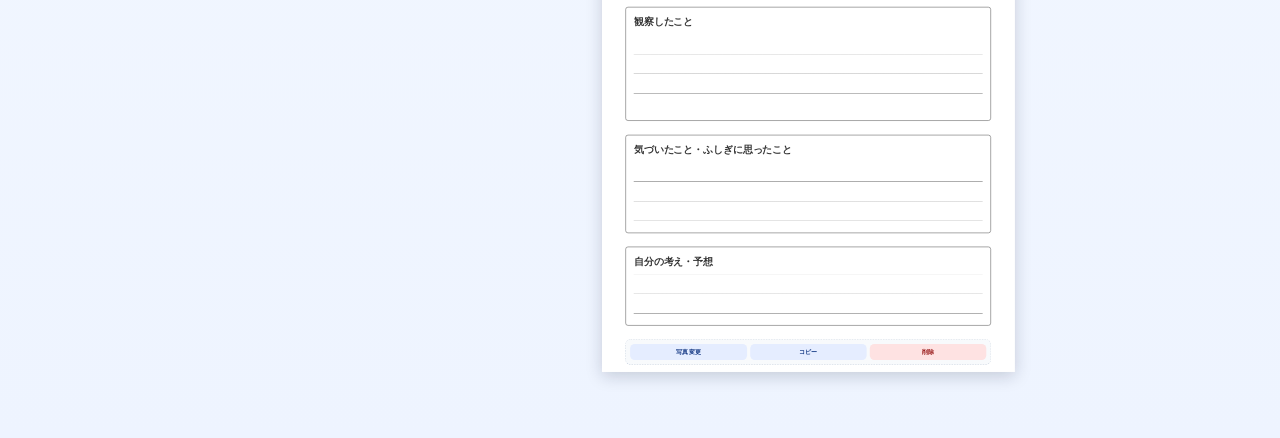
==== commit ab459a9b: "Update via MyPages Hub Deployer" ====
--- a/index.html
+++ b/index.html
@@ -9,6 +9,7 @@
   <title>夏休み研究・観察プリント作成ツール</title>
   <style>
     :root {
+      color-scheme: light;
       --bg: #eef4ff;
       --card: #ffffff;
       --text: #111827;
@@ -429,12 +430,13 @@
 
     .ruled-lines {
       flex: 1;
+      background-color: #fff;
       background-image: repeating-linear-gradient(
         to bottom,
-        transparent 0,
-        transparent 9.5mm,
+        #fff 0,
+        #fff 9.5mm,
         var(--light-line) 9.7mm,
-        transparent 10mm
+        #fff 10mm
       );
     }
 
@@ -563,6 +565,28 @@
       .sheet-shell:last-child .paper {
         page-break-after: auto;
         break-after: auto;
+      }
+
+      .paper,
+      .summary-page,
+      .observation-page,
+      .cover-page,
+      .summary-section,
+      .writing-section,
+      .ruled-lines,
+      .photo-box,
+      .cover-image-frame {
+        background-color: #fff !important;
+      }
+
+      .ruled-lines {
+        background-image: repeating-linear-gradient(
+          to bottom,
+          #fff 0,
+          #fff 9.5mm,
+          var(--light-line) 9.7mm,
+          #fff 10mm
+        ) !important;
       }
 
       .empty-text,
